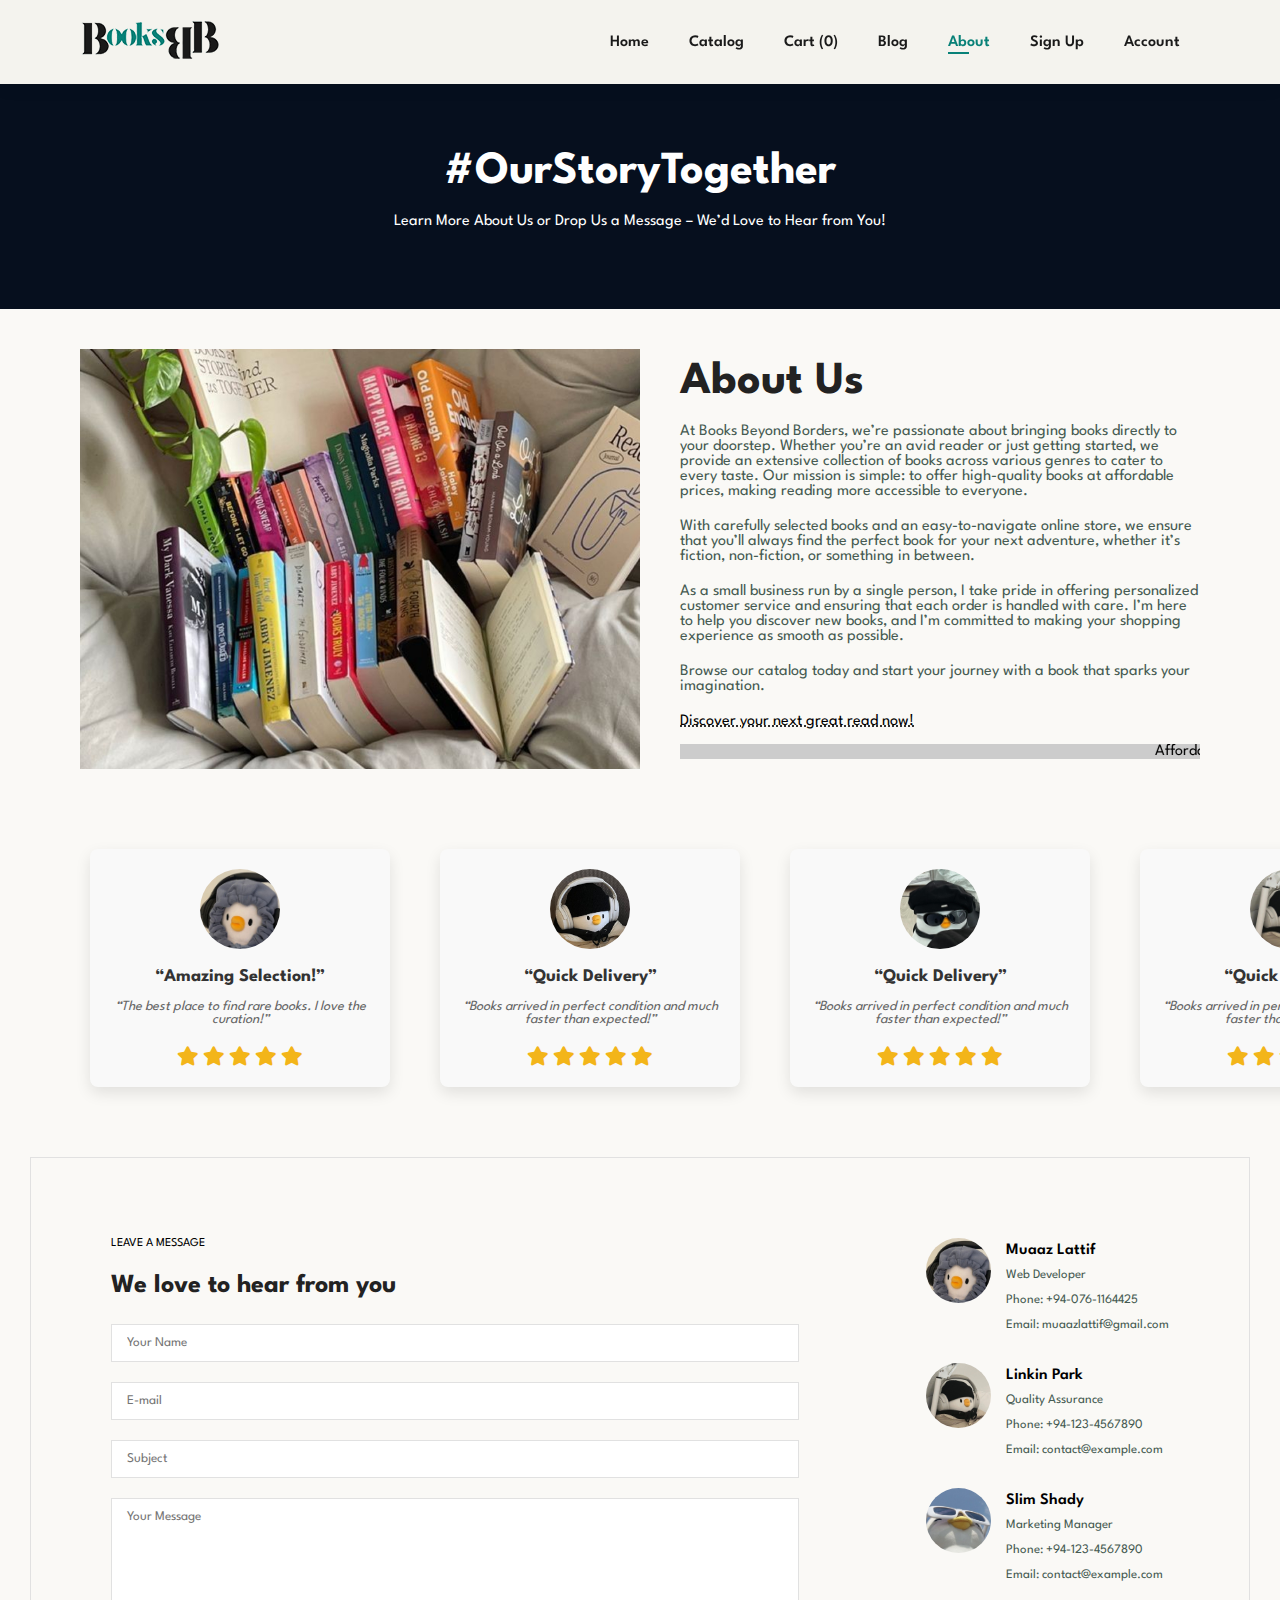
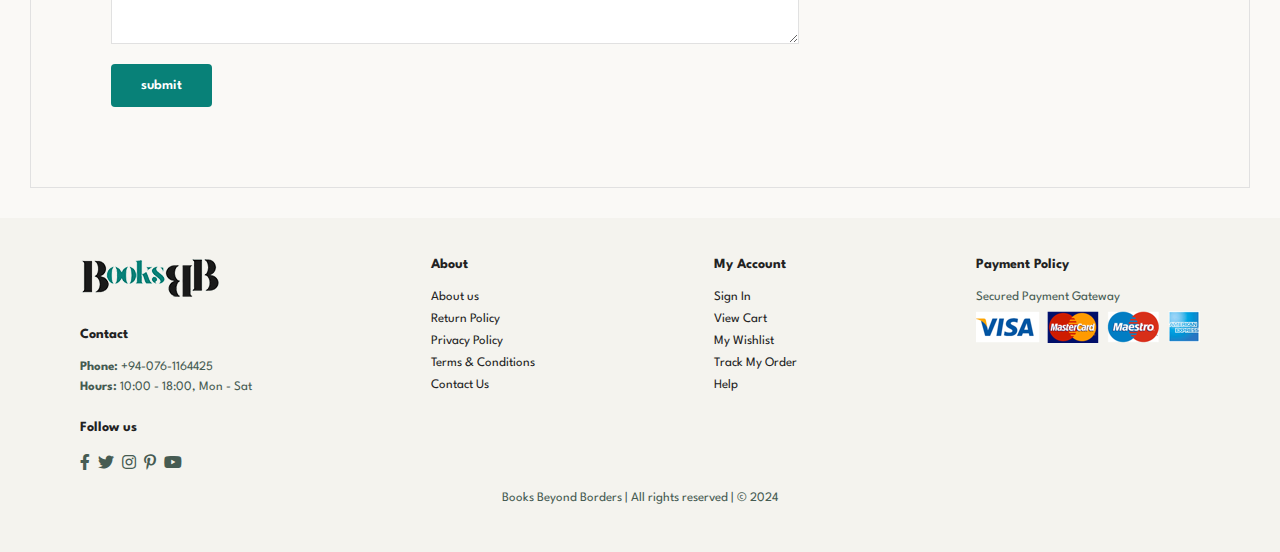
==== about.html @ 4bd12dba "Add files via upload" ====
<!DOCTYPE html>
<html lang="en">

<head>
    <meta charset="UTF-8">
    <meta http-equiv="X-UA-Compatible" content="IE=edge">
    <meta name="viewport" content="width=device-width, initial-scale=1.0">
    <title>BBB - About</title>
    <link rel="icon" type="image/x-icon" href="images/slogo.ico">

    <!-- font-awesome cdn link -->
    <link rel="stylesheet" href="https://pro.fontawesome.com/releases/v5.10.0/css/all.css" />

    <!-- custom css file link -->
    <link rel="stylesheet" href="style.css">

</head>

<body>

    <section id="header">
        <a href="index.html"><img src="images/logo.png" class="logo" alt=""></a>
        <div>
            <ul id="navbar">
                <li><a href="index.html">Home</a></li>
                <li><a href="shop.html">Catalog</a></li>
                <li><a href="cart.html">Cart <span id="cart-count">(0)</span></a></li>
                <li><a href="blog.html">Blog</a></li>
                <li><a class="active" href="about.html">About</a></li>
                <li><a href="signup.html">Sign Up</a></li>
                <li><a href="account.html">Account</a></li>
                <a href="#" id="close"><i class="far fa-times"></i></a>
            </ul>
        </div>
        <div id="mobile">
            <a href="cart.html"><i class="far fa-shopping-bag"></i></a>
            <i id="bar" class="fas fa-outdent"></i>
        </div>
    </section>

    <section id="page-header" class="about-header">
        <h2>#OurStoryTogether</h2>
        <p>Learn More About Us or Drop Us a Message – We’d Love to Hear from You!</p>
    </section>

    <section id="about-head" class="section-p1">
        <img src="images/about/a6.jpg" alt="Book Store">
        <div>
            <h2>About Us</h2>
            <p>
                At Books Beyond Borders, we’re passionate about bringing books directly to your doorstep. Whether you’re an avid reader or just getting started, we provide an extensive collection of books across various genres to cater to every taste. Our mission is simple: to offer high-quality books at affordable prices, making reading more accessible to everyone.
            </p>
            <p>
                With carefully selected books and an easy-to-navigate online store, we ensure that you’ll always find the perfect book for your next adventure, whether it’s fiction, non-fiction, or something in between. 
            </p>
            <p>
                As a small business run by a single person, I take pride in offering personalized customer service and ensuring that each order is handled with care. I’m here to help you discover new books, and I’m committed to making your shopping experience as smooth as possible.
            </p>
            <p>
                Browse our catalog today and start your journey with a book that sparks your imagination.
            </p>
            <abbr title="Your next favorite book is just a click away.">Discover your next great read now!</abbr>
            <br><br>
            <marquee bgcolor="#ccc" loop="-1" scrollamount="5" width="100%">
                Affordable books for every reader. Find your next read today at Books Beyond Borders.
            </marquee>
        </div>
    </section>
    
    <section id="reviews" class="section-p1">
        <div class="slider-container">
            <div class="slider">
                <div class="review-box">
                    <img id="profile" src="images/people/1.jpg" alt="">
                    <h6>“Amazing Selection!”</h6>
                    <p>“The best place to find rare books. I love the curation!”</p>
                    <div class="star">
                        <i class="fas fa-star"></i>
                        <i class="fas fa-star"></i>
                        <i class="fas fa-star"></i>
                        <i class="fas fa-star"></i>
                        <i class="fas fa-star"></i>
                    </div>
                </div>
                <!-- Repeat for all reviews -->
                <div class="review-box">
                    <img id="profile" src="images/people/2.jpg" alt="">
                    <h6>“Quick Delivery”</h6>
                    <p>“Books arrived in perfect condition and much faster than expected!”</p>
                    <div class="star">
                        <i class="fas fa-star"></i>
                        <i class="fas fa-star"></i>
                        <i class="fas fa-star"></i>
                        <i class="fas fa-star"></i>
                        <i class="fas fa-star"></i>
                    </div>
                </div>
                <div class="review-box">
                    <img id="profile" src="images/people/3.jpg" alt="">
                    <h6>“Quick Delivery”</h6>
                    <p>“Books arrived in perfect condition and much faster than expected!”</p>
                    <div class="star">
                        <i class="fas fa-star"></i>
                        <i class="fas fa-star"></i>
                        <i class="fas fa-star"></i>
                        <i class="fas fa-star"></i>
                        <i class="fas fa-star"></i>
                    </div>
                </div>
                <div class="review-box">
                    <img id="profile" src="images/people/4.jpg" alt="">
                    <h6>“Quick Delivery”</h6>
                    <p>“Books arrived in perfect condition and much faster than expected!”</p>
                    <div class="star">
                        <i class="fas fa-star"></i>
                        <i class="fas fa-star"></i>
                        <i class="fas fa-star"></i>
                        <i class="fas fa-star"></i>
                        <i class="fas fa-star"></i>
                    </div>
                </div>
                <div class="review-box">
                    <img id="profile" src="images/people/5.jpg" alt="">
                    <h6>“Quick Delivery”</h6>
                    <p>“Books arrived in perfect condition and much faster than expected!”</p>
                    <div class="star">
                        <i class="fas fa-star"></i>
                        <i class="fas fa-star"></i>
                        <i class="fas fa-star"></i>
                        <i class="fas fa-star"></i>
                        <i class="fas fa-star"></i>
                    </div>
                </div>
                <div class="review-box">
                    <img id="profile" src="images/people/6.jpg" alt="">
                    <h6>“Quick Delivery”</h6>
                    <p>“Books arrived in perfect condition and much faster than expected!”</p>
                    <div class="star">
                        <i class="fas fa-star"></i>
                        <i class="fas fa-star"></i>
                        <i class="fas fa-star"></i>
                        <i class="fas fa-star"></i>
                        <i class="fas fa-star"></i>
                    </div>
                </div>
                <!-- Add more review boxes -->
            </div>
        </div>
    </section>
    <script>
        // Select the slider container and items
const slider = document.querySelector('.slider');
const reviewBoxes = document.querySelectorAll('.review-box');

// Get the width of each review box (including gap)
const boxWidth = reviewBoxes[0].offsetWidth + 30; // Adjust with your gap size
let currentIndex = 0; // Track the current visible slide index

// Function to slide the reviews
function slideReviews() {
    currentIndex++; // Move to the next item
    const totalBoxes = reviewBoxes.length;

    // Check if we've reached the end of the slider
    if (currentIndex >= totalBoxes) {
        slider.style.transition = 'none'; // Disable animation for reset
        slider.style.transform = 'translateX(0)'; // Reset to the beginning
        currentIndex = 0; // Reset index
        setTimeout(() => {
            slider.style.transition = 'transform 0.5s ease-in-out'; // Re-enable animation
            slideReviews(); // Start sliding again
        }, 500); // Pause before restarting
        return;
    }

    // Slide the slider to the next item
    slider.style.transform = `translateX(-${currentIndex * boxWidth}px)`;
}

// Duplicate review boxes for seamless looping
reviewBoxes.forEach((box) => {
    const clone = box.cloneNode(true); // Clone each review box
    slider.appendChild(clone); // Append clone to the slider
});

// Automatically slide every 5 seconds
setInterval(slideReviews, 3000); // Adjust the interval time as needed

    </script>
    

    <section id="form-details">
        <form action="">
            <span>LEAVE A MESSAGE</span>
            <h2>We love to hear from you</h2>
            <input type="text" placeholder="Your Name">
            <input type="text" placeholder="E-mail">
            <input type="text" placeholder="Subject">
            <textarea name="" id="" cols="30" rows="10" placeholder="Your Message"></textarea>
            <button class="normal">submit</button>
        </form>
        <div class="people">
            <div><style>#profile {border-radius: 50%;}</style>
                <img id="profile" src="images/people/1.jpg" alt="">
                <p><span>Muaaz Lattif</span> Web Developer<br>Phone: +94-076-1164425<br>Email: muaazlattif@gmail.com</p>
            </div>
            <div>
                <img id="profile" src="images/people/4.jpg" alt="">
                <p><span>Linkin Park</span> Quality Assurance<br>Phone: +94-123-4567890<br>Email: contact@example.com</p>
            </div>
            <div>
                <img id="profile" src="images/people/6.jpg" alt="">
                <p><span>Slim Shady</span> Marketing Manager<br>Phone: +94-123-4567890<br>Email: contact@example.com</p>
            </div>
        </div>
    </section>

    <footer class="section-p1">
        <div class="col">
            <img class="logo" src="images/logo.png" alt="">
            <h4>Contact</h4>
            <p><strong>Phone:</strong> +94-076-1164425</p>
            <p><strong>Hours:</strong> 10:00 - 18:00, Mon - Sat</p>
            <div class="follow">
                <h4>Follow us</h4>
                <div class="icon">
                    <i class="fab fa-facebook-f"></i>
                    <i class="fab fa-twitter"></i>
                    <i class="fab fa-instagram"></i>
                    <i class="fab fa-pinterest-p"></i>
                    <i class="fab fa-youtube"></i>
                </div>
            </div>
        </div>
        <div class="col">
            <h4>About</h4>
            <a href="#">About us</a>
            <a href="#">Return Policy</a>
            <a href="#">Privacy Policy</a>
            <a href="#">Terms & Conditions</a>
            <a href="contact.html">Contact Us</a>
        </div>
        <div class="col">
            <h4>My Account</h4>
            <a href="signUp.html">Sign In</a>
            <a href="cart.html">View Cart</a>
            <a href="#">My Wishlist</a>
            <a href="#">Track My Order</a>
            <a href="#">Help</a>
        </div>
        <div class="col install">
            <h4>Payment Policy</h4>
            <p>Secured Payment Gateway</p>
            <img src="images/pay/pay.png" alt="">
        </div>
        <div class="copyright">
            <p>Books Beyond Borders | All rights reserved | &#169; 2024</p>
        </div>
    </footer>

    <!-- javascript script file link -->
    <script src="script.js" defer></script>
    <script>
        window.onload = function() {
            initializeCartCount(); }
            </script>
</body>

</html>
---- style.css ----
@import url('https://fonts.googleapis.com/css2?family=Spartan:wght@100;200;300;400;500;600;700;800;900&display=swap');

* {
    margin: 0;
    padding: 0;
    box-sizing: border-box;
    font-family: 'Spartan',sans-serif;
}

html {
    scroll-behavior: smooth;
    overflow-x: hidden;
}

h1 {
    font-size: 50px;
    line-height: 64px;
    color: #222;
}

h2 {
    font-size: 46px;
    line-height: 54px;
    color: #222;
}

h4 {
    font-size: 20px;
    color: #222;
}

h6 {
    font-weight: 700;
    font-size: 12x;
}

p {
    font-size: 16px;
    color: #465b52;
    margin: 15px 0 20px 0;
}

.section-p1 {
    padding: 40px 80px;
}

.section-m1 {
    margin: 40px 0;
}

button.normal {
    font-size: 14px;
    font-weight: 600;
    padding: 15px 30px;
    color: #000;
    background-color: #fff;
    border-radius: 4px;
    cursor: pointer;
    border: none;
    outline: none;
    transition: 0.2s ease;
}

button.white {
    font-size: 13px;
    font-weight: 600;
    padding: 11px 18px;
    color: #fff;
    background-color: transparent;
    cursor: pointer;
    border: 1px solid #fff;
    outline: none;
    transition: 0.2s ease;
}

body {
    width: 100%;
    background-color: #faf9f6;
}

#scrollToTopBtn {
    position: fixed;
    bottom: 20px;
    right: 20px;
    display: none; /* Hidden by default */
    background-color: #088178;
    color: white;
    border: none;
    padding: 20px;
    border-radius: 15px;
    cursor: pointer;
    font-size: 18px;
    z-index: 1000;
    transition: opacity 0.3s ease;
  }
  
  #scrollToTopBtn.show {
    display: block; /* Show button */
    opacity: 1;
  }
  
  #scrollToTopBtn.hide {
    opacity: 0; /* Fade out when hiding */
    transition: opacity 0.3s ease;
  }
  

/* Header Start */

#header {
    display: flex;
    align-items: center;
    justify-content: space-between;
    padding: 20px 80px;
    background: #f4f3ee;
    box-shadow: 0 5px 15px rgba(0, 0, 0, 0.06);
    z-index: 999;
    position: sticky;
    top: 0;
}

#navbar {
    display: flex;
    align-items: center;
    justify-content: center;
}

#navbar li {
    list-style: none;
    padding: 0 20px;
    position: relative;
}

#navbar li a {
    text-decoration: none;
    font-size: 16px;
    font-weight: 600;
    color: #1a1a1a;
    transition: color 0.3s ease; /* Smooth color transition */
    position: relative;
}

#navbar li a::after {
    content: "";
    width: 0; /* Start with no underline */
    height: 2px;
    background: #088178;
    position: absolute;
    bottom: -4px;
    left: 0;
    transition: width 0.3s ease; /* Smooth underline transition */
}

#navbar li a:hover,
#navbar li a.active {
    color: #088178;
}

#navbar li a:hover::after,
#navbar li a.active::after {
    width: 50%; /* Full underline on hover */
}


#close {
    display: none;
}

#mobile {
    display: none;
    align-items: center;
}

/* Overlay styling */
.overlay {
    display: none; /* Hidden by default */
    position: fixed;
    top: 0;
    left: 0;
    width: 100%;
    height: 100%;
    background-color: rgba(0, 0, 0, 0.8); /* Dark background */
    justify-content: center;
    align-items: center;
    z-index: 1000; /* Bring it above other elements */
}

.overlay img {
    max-width: 90%; /* Keep image responsive */
    max-height: 90%; /* Prevent overflow */
}

.thumbnail {
    cursor: pointer; /* Indicate it's clickable */
}



/* Home Page */

#hero {
    background-image: url(images/hero.png);
    width: 100%;
    height: 90vh;
    background-size: cover;
    background-position: top 25% right 0;
    padding: 0 80px;
    display: flex;
    flex-direction: column;
    align-items: flex-start;
    justify-content: center;
}

#hero h4 {
    padding-bottom: 15px;
}

#hero h1 {
    color: #088178;
}

#hero button {
    background-image: url(images/button.png);
    background-color: transparent;
    color: #088178;
    border: 0;
    padding: 14px 80px 14px 65px;
    background-repeat: no-repeat;
    cursor: pointer;
    font-weight: 700;
    font-size: 15px;
}

#feature {
    display: flex;
    align-items: center;
    justify-content: space-between;
    flex-wrap: wrap;
}

#feature .fe-box {
    width: 180px;
    text-align: center;
    padding: 25px 15px;
    box-shadow: 20px 20px 34px rgba(0, 0, 0, 0.03);
    border: 1px solid #cce7d0;
    border-radius: 4px;
    margin: 15px 0;
}

#feature .fe-box:hover {
    box-shadow: 10px 10px 54px rgba(70, 62, 221, 0.1);
}

#feature .fe-box img{
    width: 100%;
    margin-bottom: 10px;
}

#feature .fe-box h6 {
    display: inline-block;
    padding: 9px 8px 6px 8px;
    line-height: 1;
    border-radius: 4px;
    color: #088178;
    background-color: #fddde4;
}

#feature .fe-box:nth-child(2) h6 {
    background-color: #cdebbc;
}

#feature .fe-box:nth-child(3) h6 {
    background-color: #d1e8f2;
}

#feature .fe-box:nth-child(4) h6 {
    background-color: #cdd4f8;
}

#feature .fe-box:nth-child(5) h6 {
    background-color: #f6dbf6;
}

#feature .fe-box:nth-child(6) h6 {
    background-color: #fff2e5;
}

#product1 {
    text-align: center;
}

#product1 h2 {
    font-size: 46px;
    line-height: 54px;
    color: #222;
}

#product1 h3 {
    padding-top: 50px;
    text-align: left;
    font-size: 35px;
    color: #222;
}

#product1 .pro-container {
    display: flex;
    justify-content: space-between;
    padding-top: 20px;
    flex-wrap: wrap;
}

.tpro-container {
    display: flex;
    justify-content: flex-start;
    padding-top: 20px;
    gap: 35px;
    flex-wrap: wrap;
}

#product1 .pro {
    width: 15%;
    min-width: 250px;
    padding: 15px 17px;
    border: 1px solid #cce7d0;
    border-radius: 25px;
    cursor: pointer;
    box-shadow: 20px 20px 30px rgba(0, 0, 0, 0.02);
    margin: 15px 0;
    transition: 0.2s ease;
    position: relative;
}

#product1 .pro:hover {
    box-shadow: 20px 20px 30px rgba(0, 0, 0, 0.06);
}

#product1 .pro img {
    width: 100%;
    border-radius: 20px;   
}

#product1 .pro .des {
    text-align: start;
    padding: 10px 0;
}

#product1 .pro .des span {
    color: #606063;
    font-size: 12px;
}

#product1 .pro .des h5 {
    padding-top: 7px;
    color: #1a1a1a;
    font-size: 14px;
}

#product1 .pro .des i {
    font-size: 12px;
    color: rgb(243, 181, 25);
}

#product1 .pro .des h4 {
    padding-top: 7px;
    font-size: 15px;
    font-weight: 700;
    color: #088178;
}

#product1 .pro .cart {
    width: 40px;
    height: 40px;
    line-height: 40px;
    border-radius: 50px;
    background-color: #e8f6ea;
    font-weight: 500;
    color: #088178;
    border: 1px solid #cce7d0;
    position: absolute;
    bottom: 20px;
    right: 10px;
}

#banner {
    display: flex;
    flex-direction: column;
    justify-content: center;
    align-items: center;
    text-align: center;
    background-image: url(images/banner/b23.jpg);
    background-size: cover;
    background-position: center;
    width: 100%;
    height: 40vh;
}

#banner h4 {
    color: #fff;
    font-size: 16px;
}

#banner h2 {
    color: #fff;
    font-size: 30px;
    padding: 10px 0;
}

#banner h2 span {
    color: #ef3636;
}

#banner button:hover {
    background-color: #088178;
    color: #fff;
}

#sm-banner {
    display: flex;
    justify-content: space-between;
    flex-wrap: wrap;
}

#sm-banner .banner-box {
    display: flex;
    flex-direction: column;
    justify-content: center;
    align-items: flex-start;
    text-align: center;
    background-image: url(images/banner/b17.jpg);
    background-size: cover;
    background-position: center;
    min-width: 850px;
    height: 50vh;
    padding: 30px;
}

#sm-banner h4{
    color: #fff;
    font-size: 20px;
    font-weight: 300;
}

#sm-banner h2 {
    color: #fff;
    font-size: 28px;
    font-weight: 800;
}

#sm-banner span  {
    color: #fff;
    font-size: 14px;
    font-weight: 500;
    padding-bottom: 15px;
}

#sm-banner .banner-box:hover button{
    background-color: #088178;
    border: 1px solid #088178;
}

#sm-banner .banner-box:nth-child(2) {
    background-image: url(images/banner/b10.jpg);
}

#banner3 .banner-box {
    display: flex;
    flex-direction: column;
    justify-content: center;
    align-items: flex-start;
    text-align: center;
    background-image: url(images/banner/b7.jpg);
    background-size: cover;
    background-position: center;
    min-width: 30%;
    height: 30vh;
    padding: 30px;
    margin-bottom: 20px;
}

#banner3 .banner-box:nth-child(2) {
    background-image: url(images/banner/b4.jpg);
}

#banner3 .banner-box:nth-child(3) {
    background-image: url(images/banner/b18.jpg);
}

#banner3 {
    display: flex;
    justify-content: space-between;
    flex-wrap: wrap;
    padding: 0 80px;   
}

#banner3 h2 {
    color: #fff;
    font-weight: 900;
    font-size: 22px;
}

#banner3 h3 {
    color: #ec544e;
    font-weight: 800;
    font-size: 15px;
}

#newsletter {
    display: flex;
    justify-content: space-between;
    align-items: center;
    flex-wrap: wrap;
    background-image: url(images/banner/b14.png);
    background-repeat: no-repeat;
    background-position: 20% 30%;
    background-color: #041e42;
}

#newsletter h4 {
    font-size: 22px;
    font-weight: 700;
    color: #fff;
}

#newsletter p {
    font-size: 14px;
    font-weight: 600;
    color: #818EA0;
}

#newsletter p span{ 
    color: #ffbd27;
}

#newsletter .form {
    display: flex;
    width: 40%;
}

#newsletter input {
    height: 3.125rem;
    padding: 0 1.25rem;
    font-size: 14px;
    width: 100%;
    border: 1px solid transparent;
    border-radius: 4px;
    outline: none;
    border-top-right-radius: 0;
    border-bottom-right-radius: 0;
}

#newsletter button {
    background-color: #088178;
    color: #fff;
    white-space: nowrap;
    border-top-left-radius: 0;
    border-bottom-left-radius: 0;
}

footer {
    display: flex;
    justify-content: space-between;
    flex-wrap: wrap;
    background-color: #f4f3ee;
}

footer .col {
    display: flex;
    flex-direction: column;
    align-items: flex-start;
    margin-bottom: 20px;
}

footer .logo {
    margin-bottom: 30px;
}

footer h4 {
    font-size: 14px;
    padding-bottom: 20px;
}

footer p {
    font-size: 13px;
    margin: 0 0 8px 0;
}

footer a {
    font-size: 13px;
    text-decoration: none;
    color: #222;
    margin: 0 0 10px 0;
}

footer .follow {
    margin-top: 20px;
}

footer .follow i{
    color: #465b52;
    padding-right: 4px;
    cursor: pointer;
}

footer .install .row img{
    border: 1px solid #088178;
    border-radius: 6px;
    margin: 10px 0 15px 0;
}

footer .follow i:hover,
footer a:hover {
    color: #088178;
}

footer .copyright {
    width: 100%;
    text-align: center;
}

#categories {
    display: grid;
    grid-template-columns: repeat(3, 1fr); /* 3 columns on larger screens */
    gap: 30px;
    padding: 40px 40px;
    text-align: center;
}

#categories a {
    text-decoration: none;
}

.cat-box {
    background: #fff;
    border-radius: 8px;
    box-shadow: 0 4px 12px rgba(0, 0, 0, 0.1);
    padding: 20px;
    transition: transform 0.3s ease, box-shadow 0.3s ease;
}

.cat-box img {
    width: 100%;
    height: auto;
    border-radius: 8px;
    margin-bottom: 15px;
}

.cat-box h6 {
    font-size: 18px;
    color: #333;
    font-weight: bold;
}

.cat-box:hover {
    transform: translateY(-10px);
    box-shadow: 0 6px 18px rgba(0, 0, 0, 0.15);
}

/* Shop Page */

#page-header {
    background-image: url(images/banner/b23.jpg);
    width: 100%;
    height: 25vh;
    background-size: contain;
    display: flex;
    justify-content: center;
    text-align: center;
    flex-direction: column;
    padding: 14px;
}

#page-header h2,
#page-header p {
    color: #fff;
}

#pagination {
    text-align: center;
}

#pagination a {
    text-decoration: none;
    background-color: #088178;
    padding: 15px 20px;
    border-radius: 4px;
    color: #fff;
    font-weight: 600;
}

#pagination a i {
    font-size: 16px;
    font-weight: 600;
}

/* Search Bar Styling */
.search-bar-container {
    position: relative;
    margin: 20px auto;
    max-width: 700px;
    border: 1px solid #ccc;
    border-radius: 50px;
  }

  .search-bar {
    display: flex;
    overflow: hidden;
    height: 3.125rem;
    padding-left: 15px;
    font-size: 14px;
    width: 100%;
    border-radius: 50px;
    outline: none;
    border-top-right-radius: 0;
    border-bottom-right-radius: 0;
    background-color: white;
  }
  
  #searchInput {
    flex: 1;
    padding: 10px;
    border: none;
    outline: none;
    border-radius: 50px;
  }
  
  #clearButton {
    padding: 10px 15px;
    border: none;
    background-color: white;
    cursor: pointer;
    font-size: 16px;
    color: red;
  }

  #searchButton {
    background-color: #088178;
    color: white;
    padding: 10px 20px;
    border: none;
    border-radius: 50px;
    cursor: pointer;
    font-size: 15px;
    white-space: nowrap;
    border-top-left-radius: 0;
    border-bottom-left-radius: 0;
  }
  
  #clearButton:hover {
    background-color: #ddd;
  }

/* Dropdown Menu Styling */
.dropdown-menu {
    list-style: none;
    padding: 0;
    margin: 5px 0 0;
    position: absolute;
    width: 100%;
    max-height: 0; /* Initially collapsed */
    overflow: hidden; /* Hide content when collapsed */
    overflow-y: auto;
    border: 1px solid #ccc;
    border-radius: 5px;
    background-color: white;
    box-shadow: 0 4px 8px rgba(0, 0, 0, 0.1);
    z-index: 1000;
    transition: max-height 0.3s ease-out, opacity 0.3s ease-out; /* Smooth sliding and fading effect */
    opacity: 0;
}

/* When the dropdown is shown, the max-height expands */
.dropdown-menu.show {
    opacity: 1;
    max-height: 300px; /* Adjust based on your content */
}

/* Dropdown item styling */
.dropdown-menu li {
    display: flex;
    align-items: center;
    padding: 10px;
    cursor: pointer;
    border-bottom: 1px solid #f0f0f0;
}

.dropdown-menu li img {
    width: 40px;
    height: auto;
    object-fit: cover;
    margin-right: 10px;
    border-radius: 5px;
}

.dropdown-menu li:hover {
    background-color: #f9f9f9;
}



/* Single Product Page */

#productdetails {
    padding-bottom: 80px;
    padding-top: 80px;
    display: flex;
    flex-direction:row;
    row-gap: none;
}

.back-icon {
    position: absolute;
    top: 120px;
    left: 40px;
    font-size: 18px;
    color: black;
    text-decoration: none;
    border: none;
    outline: none;
    background-color: transparent;
    cursor: pointer;
}

.back-icon:hover {
    color: #088178;
}

#productdetails .single-pro-image {
    padding-top: none;
    margin: none;
    height: 100%;
    display: flex;
    justify-content: center;
    transition: box-shadow 0.3s ease, transform 0.3s ease;
}

#productdetails .single-pro-image #MainImg {
    width: 64%;
    margin: 25px 0 25px 12px;
    box-shadow: 10px 10px 20px rgba(0, 0, 0, 0.5), /* Main dark shadow */
    20px 20px 30px rgba(0, 0, 0, 0.3); /* Softer outer shadow */
    max-width: 100%; /* Ensure the image fits inside the container */
    object-fit: cover; /* Prevents stretching/distortion of the image */
}

#productdetails .single-pro-image #MainImg:hover {
    box-shadow: 10px 10px 20px rgba(0, 0, 0, 0.6), /* Main dark shadow */
    20px 20px 30px rgba(0, 0, 0, 0.4); /* Softer outer shadow */
    transition: box-shadow 0.3s ease-in-out;;
}

#productdetails .single-pro-details {
    width: 100%;
    margin: auto;
    padding: 80px 40px;
}

#productdetails .single-pro-details h4 {
    padding: 40px 0 20px 0;
}

#productdetails .single-pro-details h2 {
    font-size: 30px;
}

#productdetails .single-pro-details h3 {
    color: gray;
    font-size: 25px;
}

#productdetails .single-pro-details h1 {
    color: #088178;
    font-size: 26px;
}

#productdetails .single-pro-details button {
    background-color: #000;
    color: #fff;
}

#productdetails .single-pro-details button:hover {
    background-color: #088178;
}

#productdetails .single-pro-details span {
    line-height: 25px;
    width: 75%;
    display: inline-block;
    overflow: hidden;
    padding-bottom: 20px;
}

#product2 {
    margin: 30px;
    border: 1px solid #e1e1e1;
}


/* Blog Page */

#page-header.blog-header {
    background-image: url(images/banner/b23.jpg);
}

#blog {
    padding: 150px 150px 0 150px;
}

#blog .blog-box {
    display: flex;
    align-items: flex-start;
    justify-content: space-between;
    width: 100%;
    position: relative;
    padding-bottom: 90px;
}

#blog .blog-img {
    width: 50%;
    margin-right: 40px;
}

#blog #mainimg {
    width: 100%;
    height: 300px;
    object-fit: cover;
}

#blog .blog-details {
    width: 50%;
    flex: 1;
    padding-left: 20px;
}

.hidden-content {
    max-height: 0; /* Start collapsed */
    overflow: hidden; /* Prevent overflowing content */
    transition: max-height 0.5s ease-out; /* Smooth animation for max-height */
}

.hidden-content.collapsed {
    max-height: 0; /* Keep it collapsed */
}

.hidden-content:not(.collapsed) {
    max-height: 1500px; /* Arbitrary large value to ensure content fully expands */
}


.hidden-content img {
    margin-bottom: 20px; /* Add space below any images */
}

.column {
    padding-top: 20px;
    display: flex; /* Align text and image side by side */
    align-items: center; /* Center image and text vertically */
    margin-bottom: 30px; /* Adds spacing between each column */
}

.text-content {
    flex: 2;
}

.text-content h4 {
    font-size: 1.5rem; /* Adjust heading size */
    margin-bottom: 10px;
    color: #333; /* Change to desired color */
}

.text-content p {
    font-size: 1rem; /* Adjust font size for poem */
    line-height: 1.5; /* Improves readability */
    color: #555; /* Slightly softer color for text */
    margin: 0;
}

#blogimg {
    align-items: center;
    justify-content: center;
    vertical-align: middle;
}

#side {
    margin-top: 15px;
    flex: 1; /* Occupy less space for the image */
    max-width: 250px; /* Set max width for the image */
    height: auto; /* Maintain aspect ratio */
    object-fit: cover; /* Crop image neatly if necessary */
    border-radius: 3px; /* Rounded corners for aesthetic */
}

.quote-section {
    margin-bottom: 20px; /* Add spacing between quotes */
}

.quote-section h4 {
    font-size: 17px; /* Slightly smaller heading */
    color: #444; /* Darker color for contrast */
    margin-bottom: 5px;
}

.quote-section p {
    font-size: 1rem; /* Standard text size */
    line-height: 1.5; /* Increase readability */
    color: #555;
}

.image-gallery {
    display: flex;
    gap: 15px; /* Space between images */
    margin-top: 20px;
}

.image-gallery img {
    flex: 1; /* Equal size for images */
    max-width: 100%; /* Prevents overflow */
    height: 250px; /* Set height for uniformity */
    object-fit: cover; /* Crops to fit */
    border-radius: 10px; /* Rounded corners */
    box-shadow: 0 4px 8px rgba(0, 0, 0, 0.1); /* Subtle shadow for depth */
    transition: box-shadow 0.3s ease, transform 0.3s ease;
}

.image-gallery img:hover {
    box-shadow: 0 4px 8px rgba(0, 0, 0, 0.1);
    transform: scale(1.03);
}

#blog .blog-details button {
    text-decoration: none;
    font-size: 11px;
    color: #000;
    font-weight: 700;
    position: relative;
    transition: 0.3s;
    border: none;
    outline: none;
    background-color: transparent;
}

#blog .blog-details button::after {
    content: "";
    width: 50px;
    height: 1px;
    background-color: #000;
    position: absolute;
    top: 4px;
    right: -60px;
}

#blog .blog-details button:hover {
    color: #088178;
    cursor: pointer;
}

#blog .blog-details button:hover::after {
    background-color: #088178;
}

#blog .blog-box h1 {
    position: absolute;
    top: -40px;
    left: 0;
    font-size: 70px;
    font-weight: 700;
    color: #c9cbce;
    z-index: -9;
}

/* About Page */

#page-header.about-header {
    background-image: url(images/banner/b23.jpg);
}

#about-head {
    display: flex;
    align-items: center;
}

#about-head img {
    width: 50%;
    height: auto;
}

#about-head div {
    padding-left: 40px;
}


#about-app {
    text-align: center;
}

#about-app .video {
    width: 70%;
    height: 100%;
    margin: 30px auto 0 auto;
} 

#about-app .video video {
    width: 100%;
    height: 100%;
    border-radius: 20px;
}

/* Reviews */
.slider-container {
    width: 100%; /* Full width of the parent container */
}

.slider {
    display: flex; /* Horizontal layout */
    transition: transform 0.5s ease-in-out; /* Smooth sliding effect */
    gap: 30px;
}

.review-box {
    flex: 0 0 300px; /* Fixed width for each box */
    margin: 0 10px;
    background: #f9f9f9;
    padding: 20px;
    text-align: center;
    border-radius: 8px;
    box-shadow: 0 6px 15px rgba(0, 0, 0, 0.1);
    transition: transform 0.3s ease, box-shadow 0.3s ease;
}

.review-box img {
    width: 80px;
    height: 80px;
    border-radius: 50%;
    object-fit: cover;
    margin-bottom: 15px;
}

.review-box h6 {
    font-size: 18px;
    color: #333;
    font-weight: bold;
    margin-bottom: 10px;
}

.review-box p {
    font-size: 14px;
    color: #666;
    font-style: italic;
}

.review-box:hover {
    transform: translateY(-10px);
    box-shadow: 0 8px 20px rgba(0, 0, 0, 0.12);
}

.review-box i {
    font-size: 1.2rem;
    color: rgb(243, 181, 25);
}

/* Contact Page */

#contact-details {
    display: flex;
    align-items: center;
    justify-content: space-between;
}

#contact-details .details {
    width: 40%;
}

#contact-details .details span,
#form-details form span {
    font-size: 12px;
}

#contact-details .details h2,
#form-details form h2 {
    font-size: 26px;
    line-height: 35px;
    padding: 20px 0;
}

#contact-details .details h3 {
    font-size: 16px;
    padding-bottom: 15px;
}

#contact-details .details li {
    list-style: none;
    display: flex;
    padding: 10px 0;
    align-items: center;
}

#contact-details .details li i {
    font-size: 14px;
    padding-right: 22px;
}

#contact-details .details li p {
    margin: 0;
    font-size: 14px;
}

#contact-details .map {
    width: 55%;
    height: 400px;
}

#contact-details .map iframe {
    width: 100%;
    height: 100%;
}

#form-details {
    display: flex;
    justify-content: space-between;
    margin: 30px;
    padding: 80px;
    border: 1px solid #e1e1e1;
}

#form-details form {
    width: 65%;
    display: flex;
    flex-direction: column;
    align-items: flex-start;
}

#form-details form input,
#form-details form textarea {
    width: 100%;
    padding: 12px 15px;
    outline: none;
    margin-bottom: 20px;
    border: 1px solid #e1e1e1;
}

#form-details form button {
    background-color: #088178;
    color: #fff;
}

#form-details .people div {
    padding-bottom: 25px;
    display: flex;
    align-items: flex-start;
}

#form-details .people div img {
    width: 65px;
    height: 65px;
    object-fit: cover;
    margin-right: 15px;
}

#form-details .people div p {
    margin: 0;
    font-size: 13px;
    line-height: 25px;
}

#form-details .people div span {
    display: block;
    color: #000;
    font-size: 16px;
    font-weight: 600;
}

/* Sign Up Page */

#form-details1 form span {
    padding-top: 20px;
    font-size: 14px;
    text-align: center;
}

#form-details1 form h2 {
    font-size: 35px;
    line-height: 35px;
    padding: 20px 0;
    font-weight: bold;
}

#form-details1 {
    display: flex;
    justify-content: space-between;
    padding: 10px;
    width: 100%;
    box-sizing: border-box;
    
}

#form-details1 form {
    width: 65%;
    display: flex;
    flex-direction: column;
    align-items: center;
}

#form-details1 form input {
    width: 60%;
    padding: 17px 15px;
    outline: none;
    margin-bottom: 20px;
    border: 1px solid #e1e1e1;
}

#form-details1 form p {
    width: 50%;
    font-size: 15px;
    cursor: pointer;
}

.toggles {
    color: #088178;
    text-decoration: underline;
    cursor: pointer;
    font-size: inherit;
}

.toggles:hover {
    color: #088178;
}

#form-details1-div {
    margin: 50px 100px;
    width: 100%;
    background-color: none;
    padding: 20px;
    box-sizing: border-box;
    display: flex;
    flex-direction: row; /* Arrange items side-by-side */
    align-items: center;
    justify-content: space-between; /* Space out the image and forms */
}

.login-container,
.signup-container {
    flex: 1; /* Take up 2 parts of the container */
    display: flex;
    justify-content: center;
    align-items: center;
}

.img-container {
    flex: 1; /* Take up 1 part of the container */
    display: flex;
    justify-content: center;
    align-items: center;
}

.img-container img {
    max-width: 100%; /* Make image responsive */
    height: auto;
}


.form-hidden {
    opacity: 0;
    display: none;
    transition: opacity 0.5s ease-in-out;
}

.form-active {
    opacity: 1;
    display: block;
    transition: opacity 0.5s ease-in-out;
}

.service-btn {
    color: #db4437;
    font-size: 16px;
    cursor: pointer;
    width: 60%;
    border: 1px solid black;
    background-color: rgba(0, 0, 0, 0.1);
    color: #088178;
    height: 45px;
}

.service-btn:hover {
    color: #043a36;
    background-color: rgba(0, 0, 0, 0.2);
}

#login-btn, #signup-btn {
    background-color: #088178;
    color: #fff;
    width: 120px;
}

.seperator {
    border: none; /* Remove default border */
    border-top: 2px solid #ddd;
    margin: 30px 0; /* Add spacing around the line */
    width: 70%; /* Ensure it stretches across the container */
    opacity: 1; /* Make sure it’s not transparent */
}


/* Cart Page */

#cart {
    overflow-x: auto;
}

#cart table {
    width: 100%;
    border-collapse: collapse;
    table-layout: fixed;
    white-space: nowrap;
}

#cart table img {
    width: 70px;
}

#cart table td:nth-child(1) {
    width: 100px;
    text-align: center;
}

#cart table td:nth-child(2) {
    width: 150px;
    text-align: center;
}

#cart table td:nth-child(3) {
    width: 250px;
    text-align: center;
}

#cart table td:nth-child(4),
#cart table td:nth-child(5),
#cart table td:nth-child(6) {
    width: 150px;
    text-align: center;
}

#cart table td:nth-child(5) input{
    width: 70px;
    padding: 10px 5px 10px 15px;
}

#cart table thead {
    border: 1px solid #e2e9e1;
    border-left: none;
    border-right: none;
}

#cart table thead td {
    font-weight: 700;
    text-transform: uppercase;
    font-size: 13px;
    padding: 18px 0;
}

#cart table tbody tr td {
    padding-top: 15px;
}

#cart table tbody td {
    font-size: 13px;
}

#cart-add {
    display: flex;
    flex-wrap: wrap;
    justify-content: space-between;
}

#cart-add .coupon {
    width: 50%;
    margin-bottom: 30px;
}

#cart-add .coupon h3,
#cart-add .subtotal h3 {
    padding-bottom: 15px;
}
 
#cart-add .coupon input {
    padding: 10px 20px;
    outline: none;
    width: 60%;
    margin-right: 10px;
    border: 1px solid #e2e9e1;
}

#cart-add .coupon button,
#cart-add .subtotal button {
    background-color: #088178;
    color: #fff;
    padding: 12px 20px;
}

#cart-add .subtotal {
    width: 50%;
    margin-bottom: 30px;
    border: 1px solid #e2e9e1;
    padding: 30px;
}

#cart-add .subtotal table {
    border-collapse: collapse;
    width: 100%;
    margin-bottom: 20px;
}

#cart-add .subtotal table td {
    width: 50%;
    border: 1px solid #e2e9e1;
    padding: 10px;
    font-size: 13px;
}

#cart-body i {
    cursor: pointer;
}


/* Account page */
/* General container styling */
.account-container {
    max-width: 1200px;
    margin: 40px auto;
    padding: 20px;
    background-color: #ffffff;
    border-radius: 8px;
    box-shadow: 0 4px 8px rgba(0, 0, 0, 0.1);
    font-family: 'Arial', sans-serif;
    color: #333;
}

/* Heading styles */
.account-container h1 {
    text-align: center;
    font-size: 2rem;
    margin-bottom: 20px;
    color: #2c3e50;
}

.account-container h2 {
    font-size: 1.5rem;
    margin-bottom: 10px;
    color: #34495e;
}

/* User details section */
.user-details {
    margin-bottom: 30px;
    padding: 20px;
    border: 1px solid #e0e0e0;
    border-radius: 6px;
    background-color: #f9f9f9;
}

.user-details p {
    font-size: 1rem;
    margin: 8px 0;
}

/* Purchase history table */
.purchase-history {
    margin-bottom: 30px;
}

.purchase-history table {
    width: 100%;
    border-collapse: collapse;
    margin-top: 10px;
}

.purchase-history table, th, td {
    border: 1px solid #ddd;
    padding: 12px;
    text-align: left;
}

.purchase-history th {
    background-color: #f4f3ee;
    color: black;
    font-weight: bold;
}

.purchase-history td {
    background-color: white;
}

/* Order tracking section */
.order-tracking {
    margin-bottom: 30px;
}

.order-tracking input[type="text"] {
    width: 70%;
    padding: 10px;
    margin-right: 10px;
    border: 1px solid #ccc;
    border-radius: 4px;
}

.order-tracking button {
    background-color: #088178;
    color: white;
    padding: 10px 20px;
    border: none;
    border-radius: 4px;
    cursor: pointer;
}

.order-tracking button:hover {
    background-color: #05524d;
}

/* Sign out button */
#sign-out-btn {
    text-decoration: none;
    display: block;
    width: 100%;
    padding: 15px;
    background-color: #e74c3c;
    color: white;
    border: none;
    border-radius: 4px;
    font-size: 1rem;
    cursor: pointer;
    
}

#sign-out-btn:hover {
    background-color: #c0392b;
}

.account-container a {
    text-decoration: none;
}

/* Container Styling */
.order-status-container {
    max-width: 1000px;
    margin: 40px auto;
    padding: 20px;
    background-color: #ffffff;
    border-radius: 8px;
    box-shadow: 0 4px 8px rgba(0, 0, 0, 0.1);
    font-family: 'Arial', sans-serif;
}

/* Table Styling */
.tracking-result table {
    padding-top: 20px;
    width: 100%;
    border-collapse: collapse;
    margin-top: 20px;
}

.tracking-result table th {
    background-color: #f4f3ee;
    color: black;
}

.tracking-result table th,
.tracking-result table td {
    border: 1px solid #ddd;
    padding: 10px 15px;
    text-align: left;
}

.tracking-result table tr:nth-child(odd) {
    background-color: #f9f9f9;
}
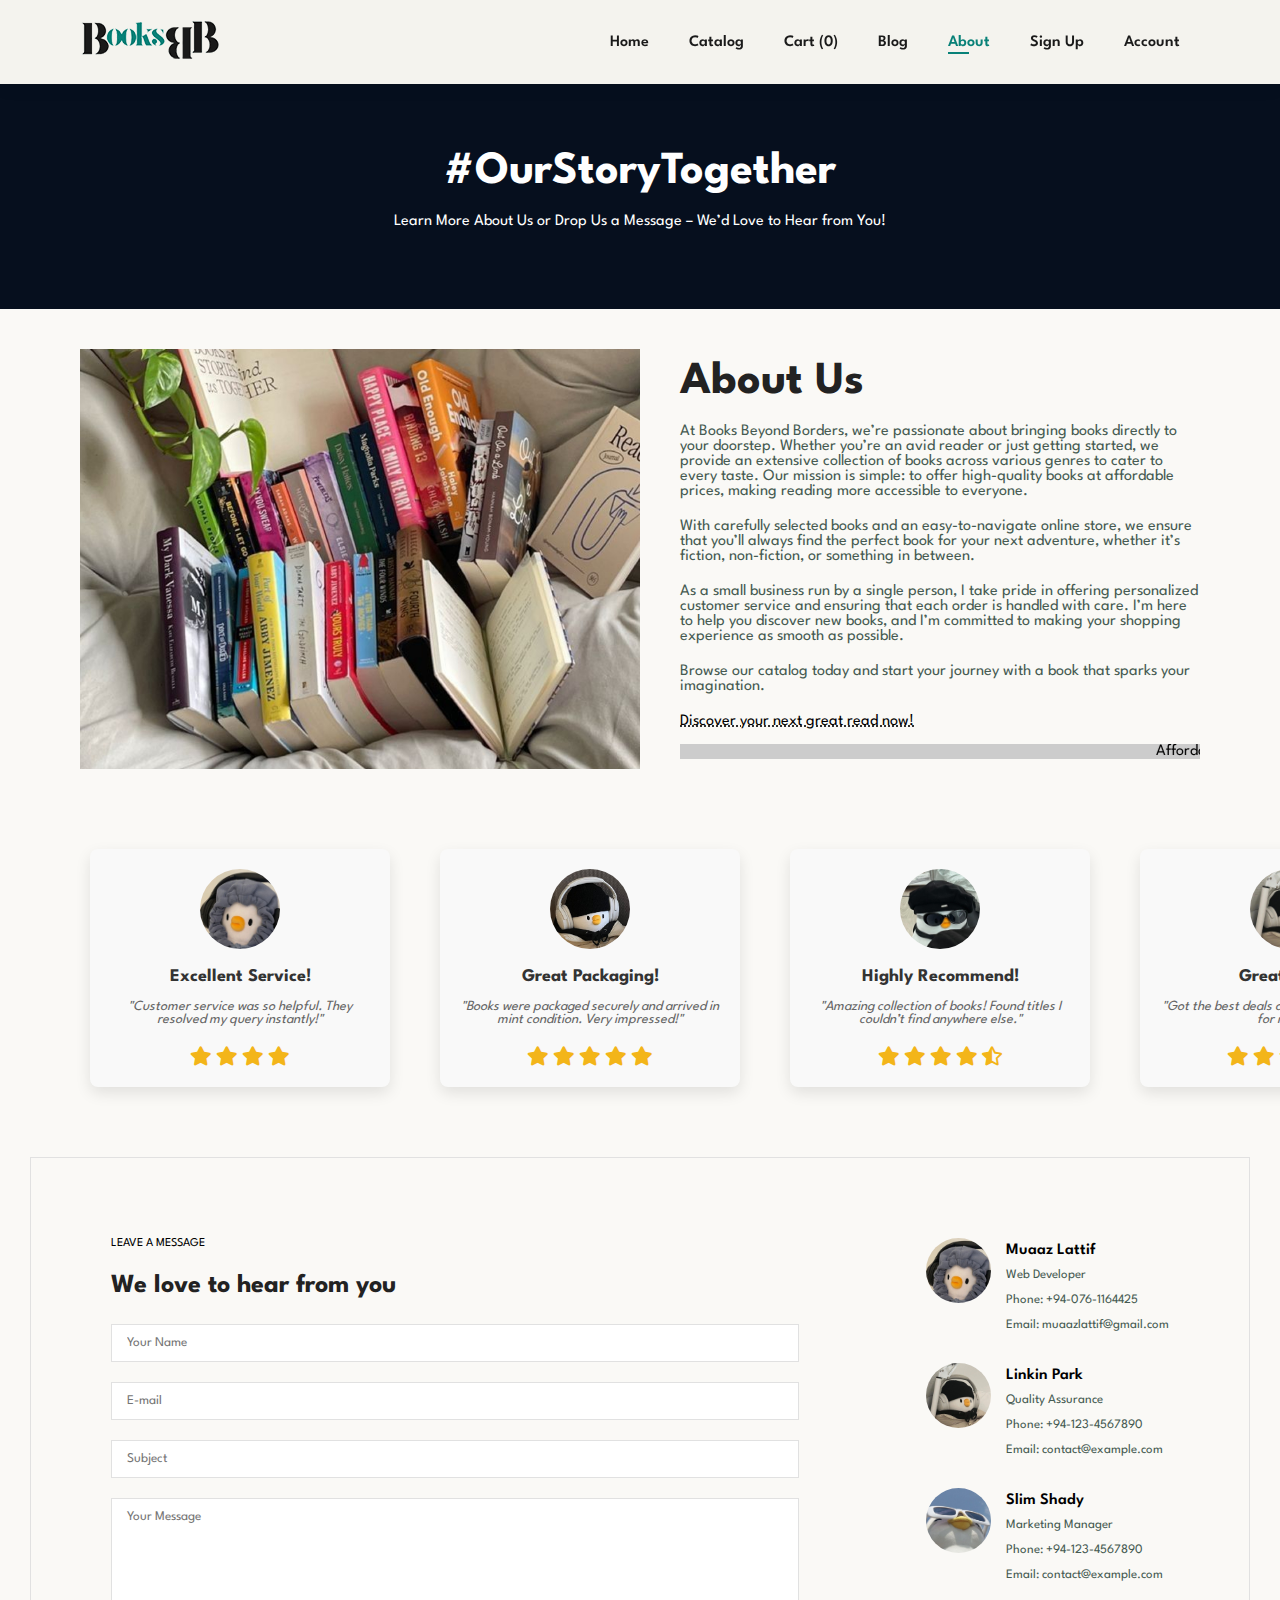
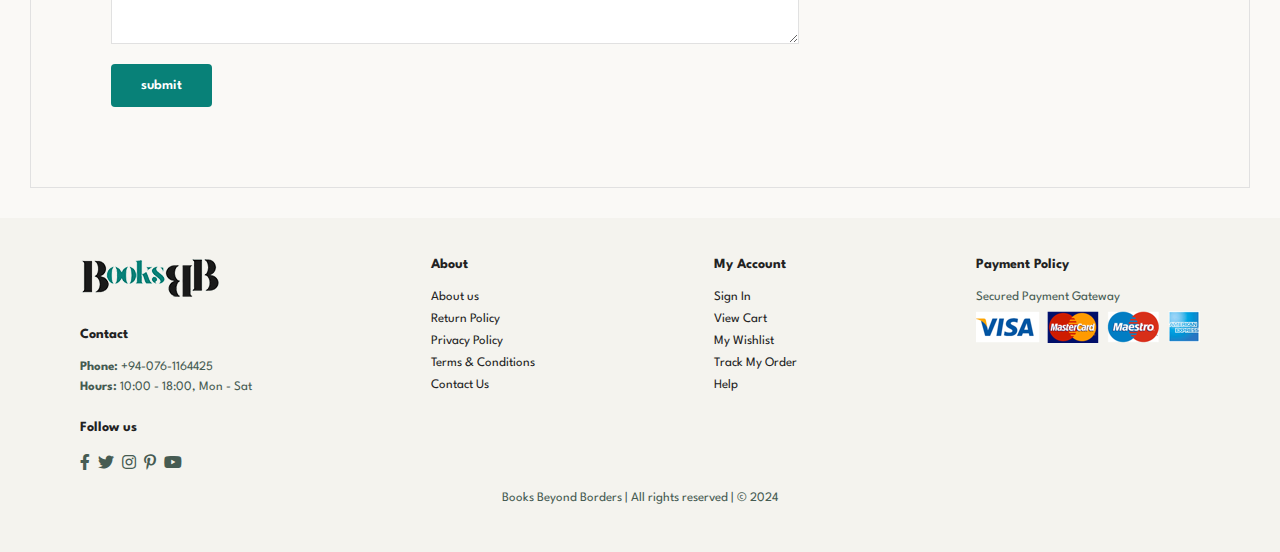
==== commit b0df7797: "Update about.html" ====
--- a/about.html
+++ b/about.html
@@ -72,21 +72,19 @@
             <div class="slider">
                 <div class="review-box">
                     <img id="profile" src="images/people/1.jpg" alt="">
-                    <h6>“Amazing Selection!”</h6>
-                    <p>“The best place to find rare books. I love the curation!”</p>
-                    <div class="star">
-                        <i class="fas fa-star"></i>
-                        <i class="fas fa-star"></i>
-                        <i class="fas fa-star"></i>
-                        <i class="fas fa-star"></i>
-                        <i class="fas fa-star"></i>
-                    </div>
-                </div>
-                <!-- Repeat for all reviews -->
+                    <h6>Excellent Service!</h6>
+                    <p>"Customer service was so helpful. They resolved my query instantly!"</p>
+                    <div class="star">
+                        <i class="fas fa-star"></i>
+                        <i class="fas fa-star"></i>
+                        <i class="fas fa-star"></i>
+                        <i class="fas fa-star"></i>
+                    </div>
+                </div>
                 <div class="review-box">
                     <img id="profile" src="images/people/2.jpg" alt="">
-                    <h6>“Quick Delivery”</h6>
-                    <p>“Books arrived in perfect condition and much faster than expected!”</p>
+                    <h6>Great Packaging!</h6>
+                    <p>"Books were packaged securely and arrived in mint condition. Very impressed!"</p>
                     <div class="star">
                         <i class="fas fa-star"></i>
                         <i class="fas fa-star"></i>
@@ -97,20 +95,20 @@
                 </div>
                 <div class="review-box">
                     <img id="profile" src="images/people/3.jpg" alt="">
-                    <h6>“Quick Delivery”</h6>
-                    <p>“Books arrived in perfect condition and much faster than expected!”</p>
-                    <div class="star">
-                        <i class="fas fa-star"></i>
-                        <i class="fas fa-star"></i>
-                        <i class="fas fa-star"></i>
-                        <i class="fas fa-star"></i>
-                        <i class="fas fa-star"></i>
+                    <h6>Highly Recommend!</h6>
+                    <p>"Amazing collection of books! Found titles I couldn’t find anywhere else."</p>
+                    <div class="star">
+                        <i class="fas fa-star"></i>
+                        <i class="fas fa-star"></i>
+                        <i class="fas fa-star"></i>
+                        <i class="fas fa-star"></i>
+                        <i class="fas fa-star-half-alt"></i>
                     </div>
                 </div>
                 <div class="review-box">
                     <img id="profile" src="images/people/4.jpg" alt="">
-                    <h6>“Quick Delivery”</h6>
-                    <p>“Books arrived in perfect condition and much faster than expected!”</p>
+                    <h6>Great Prices!</h6>
+                    <p>"Got the best deals on books. Excellent value for money."</p>
                     <div class="star">
                         <i class="fas fa-star"></i>
                         <i class="fas fa-star"></i>
@@ -121,10 +119,9 @@
                 </div>
                 <div class="review-box">
                     <img id="profile" src="images/people/5.jpg" alt="">
-                    <h6>“Quick Delivery”</h6>
-                    <p>“Books arrived in perfect condition and much faster than expected!”</p>
-                    <div class="star">
-                        <i class="fas fa-star"></i>
+                    <h6>Fast Shipping!</h6>
+                    <p>"Books arrived earlier than expected. Will definitely order again!"</p>
+                    <div class="star">
                         <i class="fas fa-star"></i>
                         <i class="fas fa-star"></i>
                         <i class="fas fa-star"></i>
@@ -133,16 +130,16 @@
                 </div>
                 <div class="review-box">
                     <img id="profile" src="images/people/6.jpg" alt="">
-                    <h6>“Quick Delivery”</h6>
-                    <p>“Books arrived in perfect condition and much faster than expected!”</p>
-                    <div class="star">
-                        <i class="fas fa-star"></i>
-                        <i class="fas fa-star"></i>
-                        <i class="fas fa-star"></i>
-                        <i class="fas fa-star"></i>
-                        <i class="fas fa-star"></i>
-                    </div>
-                </div>
+                    <h6>Rare Finds!</h6>
+                    <p>"Discovered unique editions I’ve been searching for ages. So happy!"</p>
+                    <div class="star">
+                        <i class="fas fa-star"></i>
+                        <i class="fas fa-star"></i>
+                        <i class="fas fa-star"></i>
+                        <i class="fas fa-star"></i>
+                        <i class="fas fa-star-half-alt"></i>
+                    </div>
+                </div>                          
                 <!-- Add more review boxes -->
             </div>
         </div>
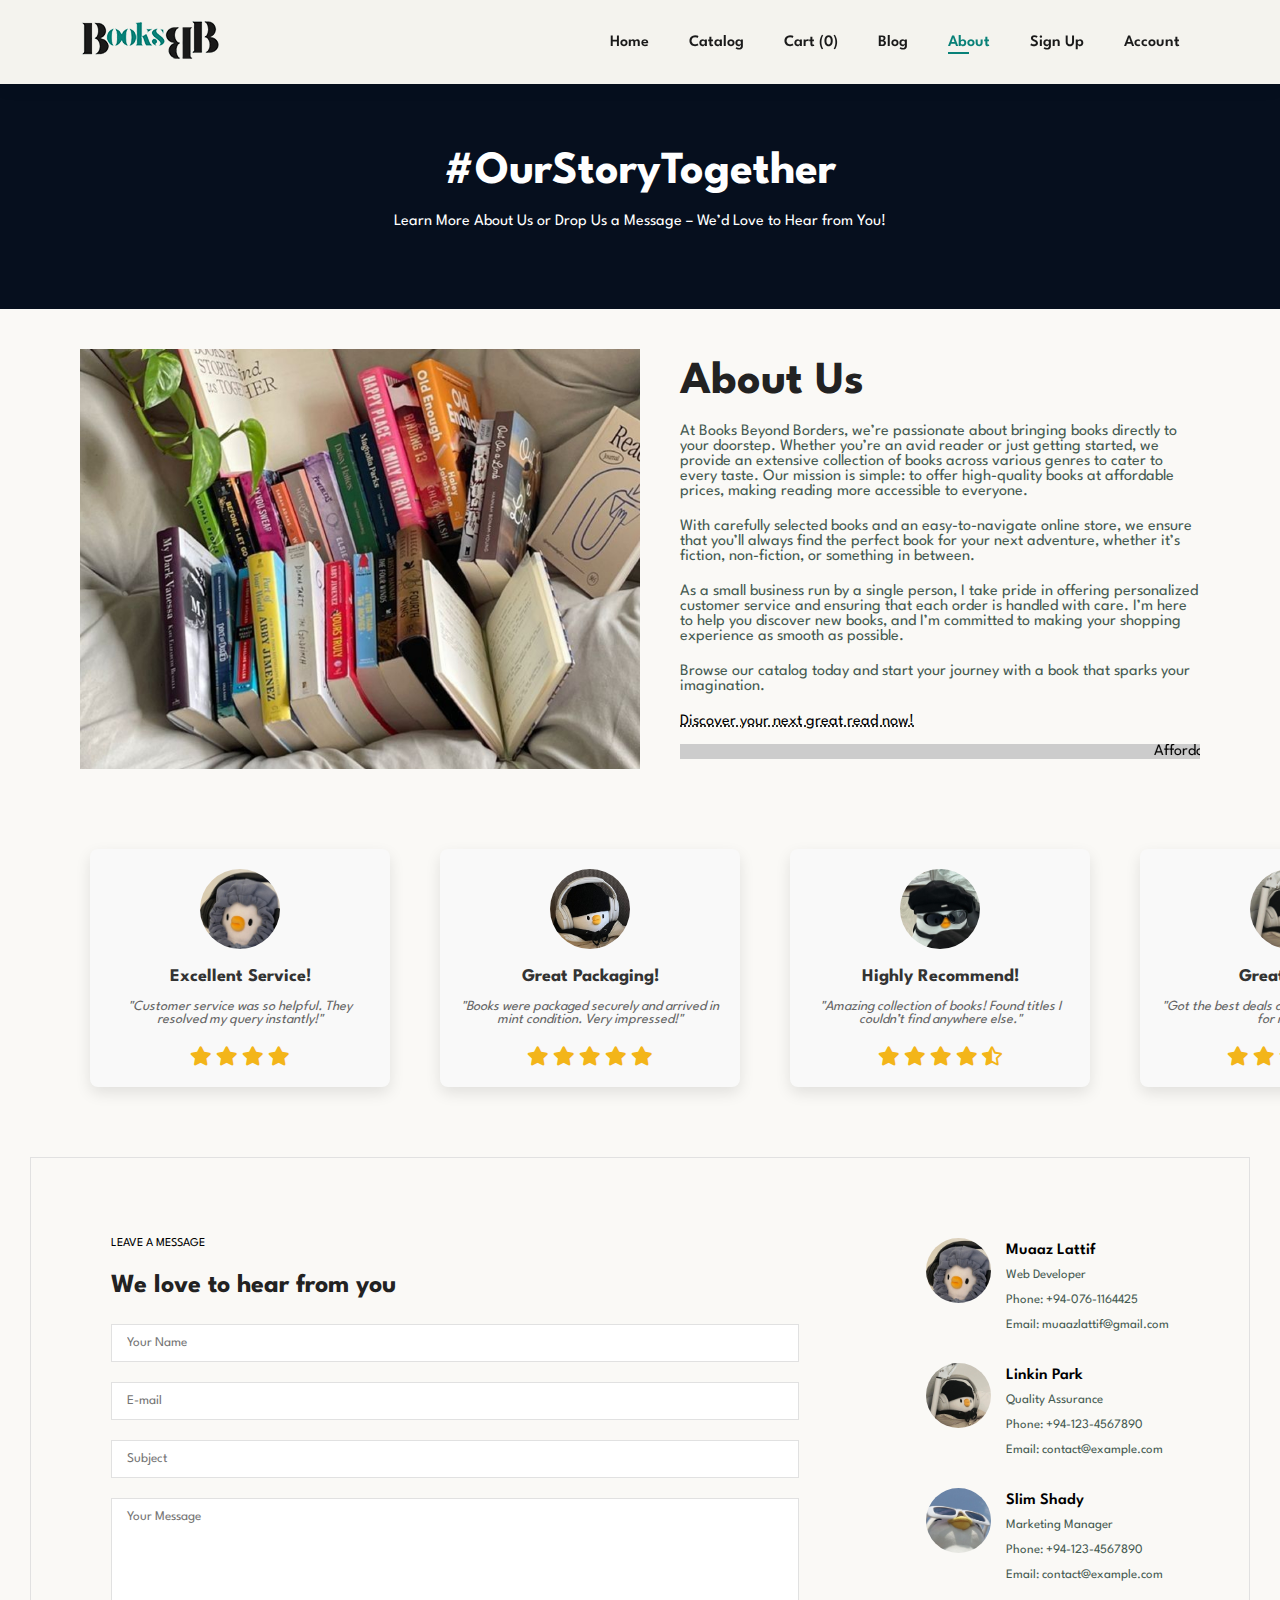
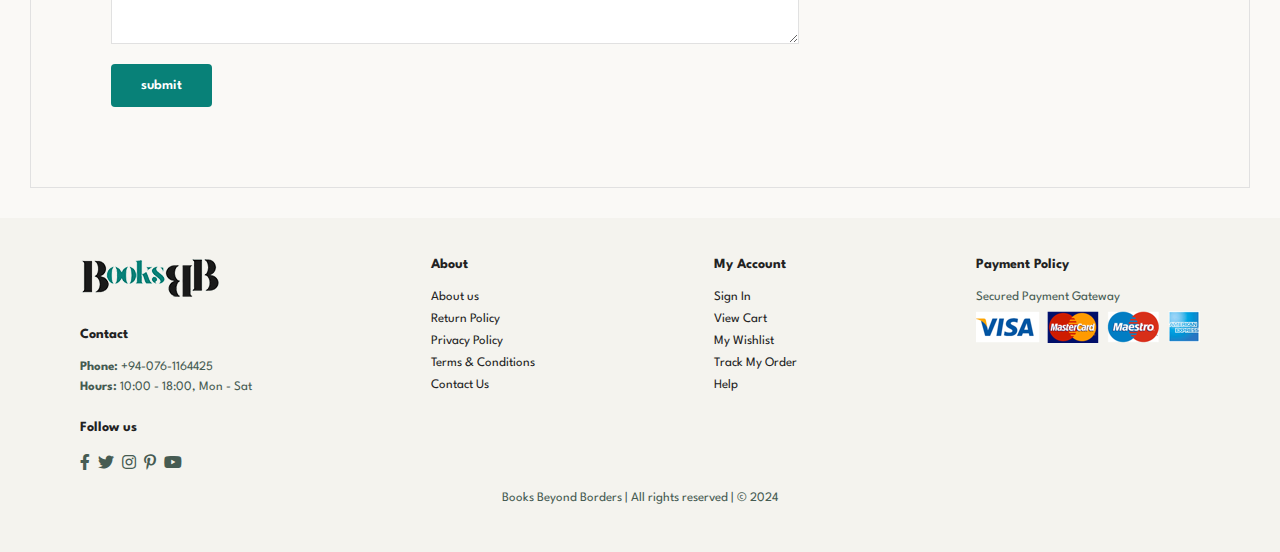
==== commit f1563d14: "efficient" ====
--- a/about.html
+++ b/about.html
@@ -12,7 +12,7 @@
     <link rel="stylesheet" href="https://pro.fontawesome.com/releases/v5.10.0/css/all.css" />
 
     <!-- custom css file link -->
-    <link rel="stylesheet" href="style.css">
+    <link rel="stylesheet" href="assets/style.css">
 
 </head>
 
@@ -29,13 +29,9 @@
                 <li><a class="active" href="about.html">About</a></li>
                 <li><a href="signup.html">Sign Up</a></li>
                 <li><a href="account.html">Account</a></li>
-                <a href="#" id="close"><i class="far fa-times"></i></a>
             </ul>
         </div>
-        <div id="mobile">
-            <a href="cart.html"><i class="far fa-shopping-bag"></i></a>
-            <i id="bar" class="fas fa-outdent"></i>
-        </div>
+        
     </section>
 
     <section id="page-header" class="about-header">
@@ -231,15 +227,15 @@
         </div>
         <div class="col">
             <h4>About</h4>
-            <a href="#">About us</a>
+            <a href="about.html">About us</a>
             <a href="#">Return Policy</a>
             <a href="#">Privacy Policy</a>
             <a href="#">Terms & Conditions</a>
-            <a href="contact.html">Contact Us</a>
+            <a href="about.html">Contact Us</a>
         </div>
         <div class="col">
             <h4>My Account</h4>
-            <a href="signUp.html">Sign In</a>
+            <a href="signup.html">Sign In</a>
             <a href="cart.html">View Cart</a>
             <a href="#">My Wishlist</a>
             <a href="#">Track My Order</a>
@@ -256,7 +252,7 @@
     </footer>
 
     <!-- javascript script file link -->
-    <script src="script.js" defer></script>
+    <script src="assets/script.js" defer></script>
     <script>
         window.onload = function() {
             initializeCartCount(); }
--- a/assets/style.css
+++ b/assets/style.css
@@ -0,0 +1,2954 @@
+@import url('https://fonts.googleapis.com/css2?family=Spartan:wght@100;200;300;400;500;600;700;800;900&display=swap');
+
+* {
+    margin: 0;
+    padding: 0;
+    box-sizing: border-box;
+    font-family: 'Spartan',sans-serif;
+}
+
+html {
+    scroll-behavior: smooth;
+    overflow-x: hidden;
+}
+
+h1 {
+    font-size: 50px;
+    line-height: 64px;
+    color: #222;
+}
+
+h2 {
+    font-size: 46px;
+    line-height: 54px;
+    color: #222;
+}
+
+h4 {
+    font-size: 20px;
+    color: #222;
+}
+
+h6 {
+    font-weight: 700;
+    font-size: 12x;
+}
+
+p {
+    font-size: 16px;
+    color: #465b52;
+    margin: 15px 0 20px 0;
+}
+
+.section-p1 {
+    padding: 40px 80px;
+}
+
+.section-m1 {
+    margin: 40px 0;
+}
+
+button.normal {
+    font-size: 14px;
+    font-weight: 600;
+    padding: 15px 30px;
+    color: #000;
+    background-color: #fff;
+    border-radius: 4px;
+    cursor: pointer;
+    border: none;
+    outline: none;
+    transition: 0.2s ease;
+}
+
+button.white {
+    font-size: 13px;
+    font-weight: 600;
+    padding: 11px 18px;
+    color: #fff;
+    background-color: transparent;
+    cursor: pointer;
+    border: 1px solid #fff;
+    outline: none;
+    transition: 0.2s ease;
+}
+
+body {
+    width: 100%;
+    background-color: #faf9f6;
+}
+
+#scrollToTopBtn {
+    position: fixed;
+    bottom: 20px;
+    right: 20px;
+    display: none; /* Hidden by default */
+    background-color: #088178;
+    color: white;
+    border: none;
+    padding: 20px;
+    border-radius: 15px;
+    cursor: pointer;
+    font-size: 18px;
+    z-index: 1000;
+    transition: opacity 0.3s ease;
+  }
+  
+  #scrollToTopBtn.show {
+    display: block; /* Show button */
+    opacity: 1;
+  }
+  
+  #scrollToTopBtn.hide {
+    opacity: 0; /* Fade out when hiding */
+    transition: opacity 0.3s ease;
+  }
+
+  /* Responsive Styles */
+@media screen and (max-width: 1200px) {
+    h1 {
+        font-size: 45px;
+    }
+
+    h2 {
+        font-size: 42px;
+    }
+
+    .section-p1 {
+        padding: 40px 60px;
+    }
+
+    .section-m1 {
+        margin: 30px 0;
+    }
+
+    button.normal {
+        font-size: 13px;
+        padding: 12px 25px;
+    }
+
+    button.white {
+        font-size: 12px;
+        padding: 10px 15px;
+    }
+}
+
+@media screen and (max-width: 768px) {
+    h1 {
+        font-size: 40px;
+    }
+
+    h2 {
+        font-size: 38px;
+    }
+
+    .section-p1 {
+        padding: 30px 40px;
+    }
+
+    .section-m1 {
+        margin: 25px 0;
+    }
+
+    p {
+        font-size: 14px;
+    }
+
+    button.normal {
+        font-size: 12px;
+        padding: 10px 20px;
+    }
+
+    button.white {
+        font-size: 11px;
+        padding: 8px 12px;
+    }
+}
+
+@media screen and (max-width: 480px) {
+    h1 {
+        font-size: 30px;
+    }
+
+    h2 {
+        font-size: 28px;
+    }
+
+    .section-p1 {
+        padding: 20px 30px;
+    }
+
+    .section-m1 {
+        margin: 20px 0;
+    }
+
+    p {
+        font-size: 12px;
+    }
+
+    button.normal {
+        font-size: 11px;
+        padding: 8px 15px;
+    }
+
+    button.white {
+        font-size: 10px;
+        padding: 6px 10px;
+    }
+
+    #scrollToTopBtn {
+        padding: 15px;
+        font-size: 16px;
+    }
+}
+  
+
+/* Header Start */
+
+#header {
+    display: flex;
+    align-items: center;
+    justify-content: space-between;
+    padding: 20px 80px;
+    background: #f4f3ee;
+    box-shadow: 0 5px 15px rgba(0, 0, 0, 0.06);
+    z-index: 999;
+    position: sticky;
+    top: 0;
+}
+
+#navbar {
+    display: flex;
+    align-items: center;
+    justify-content: center;
+}
+
+#navbar li {
+    list-style: none;
+    padding: 0 20px;
+    position: relative;
+}
+
+#navbar li a {
+    text-decoration: none;
+    font-size: 16px;
+    font-weight: 600;
+    color: #1a1a1a;
+    transition: color 0.3s ease; /* Smooth color transition */
+    position: relative;
+}
+
+#navbar li a::after {
+    content: "";
+    width: 0; /* Start with no underline */
+    height: 2px;
+    background: #088178;
+    position: absolute;
+    bottom: -4px;
+    left: 0;
+    transition: width 0.3s ease; /* Smooth underline transition */
+}
+
+#navbar li a:hover,
+#navbar li a.active {
+    color: #088178;
+}
+
+#navbar li a:hover::after,
+#navbar li a.active::after {
+    width: 50%; /* Full underline on hover */
+}
+
+
+#close {
+    display: none;
+}
+
+#mobile {
+    display: none;
+    align-items: center;
+}
+
+/* Common styling for mobile */
+@media screen and (max-width: 768px) {
+    #header {
+        padding: 15px 30px;
+        position: sticky;  /* Makes the header sticky */
+        top: -100px; /* Initially set off-screen */
+        transition: top 0.3s ease; /* Smooth transition for sliding up and down */
+    }
+
+    #navbar {
+        flex-direction: column;
+        align-items: flex-start;
+    }
+
+    #navbar li {
+        padding: 10px 0;
+    }
+
+    #navbar li a {
+        font-size: 14px;
+        padding: 5px 0;
+    }
+}
+
+/* For smaller mobile devices */
+@media screen and (max-width: 480px) {
+    #header {
+        padding: 10px 20px;
+    }
+
+    #navbar li a {
+        font-size: 12px;
+        padding: 8px 0;
+    }
+
+    #navbar {
+        width: 100%;
+    }
+
+    #navbar li {
+        width: 100%;
+        padding: 10px 0;
+        text-align: center;
+    }
+}
+
+/* When the page is scrolled down, the header will hide */
+@media screen and (max-width: 768px) {
+    body {
+        overflow-y: scroll; /* Allow scrolling */
+    }
+
+    /* When the page is scrolled, this will apply */
+    #header.sticky {
+        top: -80px; /* Push header off-screen when scrolling */
+    }
+}
+
+/* Overlay styling */
+.overlay {
+    display: none; /* Hidden by default */
+    position: fixed;
+    top: 0;
+    left: 0;
+    width: 100%;
+    height: 100%;
+    background-color: rgba(0, 0, 0, 0.8); /* Dark background */
+    justify-content: center;
+    align-items: center;
+    z-index: 1000; /* Bring it above other elements */
+}
+
+.overlay img {
+    max-width: 90%; /* Keep image responsive */
+    max-height: 90%; /* Prevent overflow */
+}
+
+.thumbnail {
+    cursor: pointer; /* Indicate it's clickable */
+}
+
+@media screen and (max-width: 768px) {
+    .overlay img {
+        max-width: 80%; /* Slightly reduce image size for better fitting */
+        max-height: 80%; /* Adjust height for mobile screens */
+    }
+}
+
+/* For smaller mobile devices */
+@media screen and (max-width: 480px) {
+    .overlay img {
+        max-width: 70%; /* Further reduce the image size on very small screens */
+        max-height: 70%; /* Prevent the image from overflowing */
+    }
+}
+
+/* Home Page */
+
+#hero {
+    background-image: url(../images/hero.png);
+    width: 100%;
+    height: 90vh;
+    background-size: cover;
+    background-position: top 25% right 0;
+    padding: 0 80px;
+    display: flex;
+    flex-direction: column;
+    align-items: flex-start;
+    justify-content: center;
+}
+
+#hero h4 {
+    padding-bottom: 15px;
+}
+
+#hero h1 {
+    color: #088178;
+}
+
+#hero button {
+    background-image: url(../images/button.png);
+    background-color: transparent;
+    color: #088178;
+    border: 0;
+    padding: 14px 80px 14px 65px;
+    background-repeat: no-repeat;
+    cursor: pointer;
+    font-weight: 700;
+    font-size: 15px;
+}
+
+#feature {
+    display: flex;
+    align-items: center;
+    justify-content: space-between;
+    flex-wrap: wrap;
+}
+
+#feature .fe-box {
+    width: 180px;
+    text-align: center;
+    padding: 25px 15px;
+    box-shadow: 20px 20px 34px rgba(0, 0, 0, 0.03);
+    border: 1px solid #cce7d0;
+    border-radius: 4px;
+    margin: 15px 0;
+}
+
+#feature .fe-box:hover {
+    box-shadow: 10px 10px 54px rgba(70, 62, 221, 0.1);
+}
+
+#feature .fe-box img{
+    width: 100%;
+    margin-bottom: 10px;
+}
+
+#feature .fe-box h6 {
+    display: inline-block;
+    padding: 9px 8px 6px 8px;
+    line-height: 1;
+    border-radius: 4px;
+    color: #088178;
+    background-color: #fddde4;
+}
+
+#feature .fe-box:nth-child(2) h6 {
+    background-color: #cdebbc;
+}
+
+#feature .fe-box:nth-child(3) h6 {
+    background-color: #d1e8f2;
+}
+
+#feature .fe-box:nth-child(4) h6 {
+    background-color: #cdd4f8;
+}
+
+#feature .fe-box:nth-child(5) h6 {
+    background-color: #f6dbf6;
+}
+
+#feature .fe-box:nth-child(6) h6 {
+    background-color: #fff2e5;
+}
+
+#product1 {
+    text-align: center;
+}
+
+#product1 h2 {
+    font-size: 46px;
+    line-height: 54px;
+    color: #222;
+}
+
+#product1 h3 {
+    padding-top: 50px;
+    text-align: left;
+    font-size: 35px;
+    color: #222;
+}
+
+#product1 .pro-container {
+    display: flex;
+    justify-content: space-between;
+    padding-top: 20px;
+    flex-wrap: wrap;
+}
+
+.tpro-container {
+    display: flex;
+    justify-content: flex-start;
+    padding-top: 20px;
+    gap: 35px;
+    flex-wrap: wrap;
+}
+
+#product1 .pro {
+    width: 15%;
+    min-width: 250px;
+    padding: 15px 17px;
+    border: 1px solid #cce7d0;
+    border-radius: 25px;
+    cursor: pointer;
+    box-shadow: 20px 20px 30px rgba(0, 0, 0, 0.02);
+    margin: 15px 0;
+    transition: 0.2s ease;
+    position: relative;
+}
+
+#product1 .pro:hover {
+    box-shadow: 20px 20px 30px rgba(0, 0, 0, 0.06);
+}
+
+#product1 .pro img {
+    width: 100%;
+    border-radius: 20px;   
+}
+
+#product1 .pro .des {
+    text-align: start;
+    padding: 10px 0;
+}
+
+#product1 .pro .des span {
+    color: #606063;
+    font-size: 12px;
+}
+
+#product1 .pro .des h5 {
+    padding-top: 7px;
+    color: #1a1a1a;
+    font-size: 14px;
+}
+
+#product1 .pro .des i {
+    font-size: 12px;
+    color: rgb(243, 181, 25);
+}
+
+#product1 .pro .des h4 {
+    padding-top: 7px;
+    font-size: 15px;
+    font-weight: 700;
+    color: #088178;
+}
+
+#product1 .pro .cart {
+    width: 40px;
+    height: 40px;
+    line-height: 40px;
+    border-radius: 50px;
+    background-color: #e8f6ea;
+    font-weight: 500;
+    color: #088178;
+    border: 1px solid #cce7d0;
+    position: absolute;
+    bottom: 20px;
+    right: 10px;
+}
+
+#banner {
+    display: flex;
+    flex-direction: column;
+    justify-content: center;
+    align-items: center;
+    text-align: center;
+    background-image: url(../images/banner/b23.jpg);
+    background-size: cover;
+    background-position: center;
+    width: 100%;
+    height: 40vh;
+}
+
+#banner h4 {
+    color: #fff;
+    font-size: 16px;
+}
+
+#banner h2 {
+    color: #fff;
+    font-size: 30px;
+    padding: 10px 0;
+}
+
+#banner h2 span {
+    color: #ef3636;
+}
+
+#banner button:hover {
+    background-color: #088178;
+    color: #fff;
+}
+
+#sm-banner {
+    display: flex;
+    justify-content: space-between;
+    flex-wrap: wrap;
+}
+
+#sm-banner .banner-box {
+    display: flex;
+    flex-direction: column;
+    justify-content: center;
+    align-items: flex-start;
+    text-align: center;
+    background-image: url(../images/banner/b17.jpg);
+    background-size: cover;
+    background-position: center;
+    min-width: 850px;
+    height: 50vh;
+    padding: 30px;
+}
+
+#sm-banner h4{
+    color: #fff;
+    font-size: 20px;
+    font-weight: 300;
+}
+
+#sm-banner h2 {
+    color: #fff;
+    font-size: 28px;
+    font-weight: 800;
+}
+
+#sm-banner span  {
+    color: #fff;
+    font-size: 14px;
+    font-weight: 500;
+    padding-bottom: 15px;
+}
+
+#sm-banner .banner-box:hover button{
+    background-color: #088178;
+    border: 1px solid #088178;
+}
+
+#sm-banner .banner-box:nth-child(2) {
+    background-image: url(../images/banner/b10.jpg);
+}
+
+#banner3 .banner-box {
+    display: flex;
+    flex-direction: column;
+    justify-content: center;
+    align-items: flex-start;
+    text-align: center;
+    background-image: url(../images/banner/b7.jpg);
+    background-size: cover;
+    background-position: center;
+    min-width: 30%;
+    height: 30vh;
+    padding: 30px;
+    margin-bottom: 20px;
+}
+
+#banner3 .banner-box:nth-child(2) {
+    background-image: url(../images/banner/b4.jpg);
+}
+
+#banner3 .banner-box:nth-child(3) {
+    background-image: url(../images/banner/b18.jpg);
+}
+
+#banner3 {
+    display: flex;
+    justify-content: space-between;
+    flex-wrap: wrap;
+    padding: 0 80px;   
+}
+
+#banner3 h2 {
+    color: #fff;
+    font-weight: 900;
+    font-size: 22px;
+}
+
+#banner3 h3 {
+    color: #ec544e;
+    font-weight: 800;
+    font-size: 15px;
+}
+
+/* Responsive Styles for Home Page */
+
+/* For Tablets and Smaller Devices */
+@media screen and (max-width: 768px) {
+
+    /* Hero Section */
+    #hero {
+        height: 70vh; /* Reduce height on smaller screens */
+        padding: 0 20px;
+    }
+
+    #hero h1 {
+        font-size: 30px;
+    }
+
+    #hero button {
+        padding: 12px 40px;
+        font-size: 14px;
+    }
+
+    /* Feature Section */
+    #feature {
+        flex-direction: column;
+        align-items: center;
+    }
+
+    #feature .fe-box {
+        width: 100%;
+        margin: 10px 0;
+    }
+
+    /* Product Section */
+    #product1 .pro-container {
+        flex-direction: column;
+    }
+
+    #product1 .pro {
+        width: 100%;
+        min-width: 100%;
+        margin: 10px 0;
+    }
+
+    /* Banner Section */
+    #banner {
+        height: 50vh;
+    }
+
+    #banner h2 {
+        font-size: 24px;
+    }
+
+    #sm-banner .banner-box {
+        min-width: 100%;
+        height: 60vh;
+    }
+
+    /* Smaller Banner Section */
+    #banner3 {
+        padding: 0 20px;
+    }
+
+    #banner3 .banner-box {
+        min-width: 100%;
+        height: 40vh;
+        margin-bottom: 15px;
+    }
+
+    #banner3 h2 {
+        font-size: 18px;
+    }
+
+    #banner3 h3 {
+        font-size: 12px;
+    }
+}
+
+/* For Smaller Mobile Devices */
+@media screen and (max-width: 480px) {
+
+    /* Hero Section */
+    #hero {
+        height: 60vh; /* Further reduce height */
+        padding: 0 15px;
+    }
+
+    #hero h1 {
+        font-size: 24px;
+    }
+
+    #hero button {
+        padding: 10px 30px;
+        font-size: 12px;
+    }
+
+    /* Feature Section */
+    #feature {
+        flex-direction: column;
+        align-items: center;
+    }
+
+    #feature .fe-box {
+        width: 100%;
+        margin: 8px 0;
+        padding: 20px 10px;
+    }
+
+    /* Product Section */
+    #product1 .pro-container {
+        flex-direction: column;
+    }
+
+    #product1 .pro {
+        width: 100%;
+        margin: 8px 0;
+    }
+
+    /* Banner Section */
+    #banner {
+        height: 45vh;
+    }
+
+    #banner h2 {
+        font-size: 20px;
+    }
+
+    #sm-banner .banner-box {
+        min-width: 100%;
+        height: 55vh;
+    }
+
+    /* Smaller Banner Section */
+    #banner3 {
+        padding: 0 10px;
+    }
+
+    #banner3 .banner-box {
+        min-width: 100%;
+        height: 35vh;
+        margin-bottom: 10px;
+    }
+
+    #banner3 h2 {
+        font-size: 16px;
+    }
+
+    #banner3 h3 {
+        font-size: 10px;
+    }
+}
+
+
+footer {
+    display: flex;
+    justify-content: space-between;
+    flex-wrap: wrap;
+    background-color: #f4f3ee;
+}
+
+footer .col {
+    display: flex;
+    flex-direction: column;
+    align-items: flex-start;
+    margin-bottom: 20px;
+}
+
+footer .logo {
+    margin-bottom: 30px;
+}
+
+footer h4 {
+    font-size: 14px;
+    padding-bottom: 20px;
+}
+
+footer p {
+    font-size: 13px;
+    margin: 0 0 8px 0;
+}
+
+footer a {
+    font-size: 13px;
+    text-decoration: none;
+    color: #222;
+    margin: 0 0 10px 0;
+}
+
+footer .follow {
+    margin-top: 20px;
+}
+
+footer .follow i{
+    color: #465b52;
+    padding-right: 4px;
+    cursor: pointer;
+}
+
+footer .install .row img{
+    border: 1px solid #088178;
+    border-radius: 6px;
+    margin: 10px 0 15px 0;
+}
+
+footer .follow i:hover,
+footer a:hover {
+    color: #088178;
+}
+
+footer .copyright {
+    width: 100%;
+    text-align: center;
+}
+
+#categories {
+    display: grid;
+    grid-template-columns: repeat(3, 1fr); /* 3 columns on larger screens */
+    gap: 30px;
+    padding: 40px 40px;
+    text-align: center;
+}
+
+#categories a {
+    text-decoration: none;
+}
+
+.cat-box {
+    background: #fff;
+    border-radius: 8px;
+    box-shadow: 0 4px 12px rgba(0, 0, 0, 0.1);
+    padding: 20px;
+    transition: transform 0.3s ease, box-shadow 0.3s ease;
+}
+
+.cat-box img {
+    width: 100%;
+    height: auto;
+    border-radius: 8px;
+    margin-bottom: 15px;
+}
+
+.cat-box h6 {
+    font-size: 18px;
+    color: #333;
+    font-weight: bold;
+}
+
+.cat-box:hover {
+    transform: translateY(-10px);
+    box-shadow: 0 6px 18px rgba(0, 0, 0, 0.15);
+}
+
+/* Responsive Styles for Footer */
+
+/* For Tablets and Smaller Devices */
+@media screen and (max-width: 768px) {
+
+    /* Footer Layout */
+    footer {
+        flex-direction: column;
+        align-items: center;
+        padding: 20px;
+    }
+
+    footer .col {
+        align-items: center;
+        margin-bottom: 20px;
+        width: 100%;
+        text-align: center;
+    }
+
+    footer .logo {
+        margin-bottom: 20px;
+    }
+
+    footer h4 {
+        font-size: 16px;
+        padding-bottom: 15px;
+    }
+
+    footer p,
+    footer a {
+        font-size: 14px;
+    }
+
+    footer .follow {
+        margin-top: 15px;
+    }
+
+    footer .install .row img {
+        width: 80px; /* Smaller image for mobile */
+        margin: 10px 0;
+    }
+
+    /* Categories Grid */
+    #categories {
+        grid-template-columns: repeat(2, 1fr); /* 2 columns on tablets */
+        padding: 20px 20px;
+    }
+
+    #categories a {
+        font-size: 14px;
+    }
+
+    .cat-box {
+        padding: 15px;
+    }
+
+    .cat-box h6 {
+        font-size: 16px;
+    }
+}
+
+/* For Smaller Mobile Devices */
+@media screen and (max-width: 480px) {
+
+    /* Footer Layout */
+    footer {
+        padding: 10px;
+    }
+
+    footer .col {
+        align-items: center;
+        margin-bottom: 15px;
+        width: 100%;
+        text-align: center;
+    }
+
+    footer h4 {
+        font-size: 14px;
+        padding-bottom: 12px;
+    }
+
+    footer p,
+    footer a {
+        font-size: 12px;
+    }
+
+    footer .follow {
+        margin-top: 10px;
+    }
+
+    footer .install .row img {
+        width: 60px; /* Even smaller image for mobile */
+        margin: 10px 0;
+    }
+
+    /* Categories Grid */
+    #categories {
+        grid-template-columns: 1fr; /* 1 column for mobile */
+        padding: 15px 10px;
+    }
+
+    #categories a {
+        font-size: 12px;
+    }
+
+    .cat-box {
+        padding: 10px;
+    }
+
+    .cat-box h6 {
+        font-size: 14px;
+    }
+}
+
+
+/* Shop Page */
+
+#page-header {
+    background-image: url(../images/banner/b23.jpg);
+    width: 100%;
+    height: 25vh;
+    background-size: contain;
+    display: flex;
+    justify-content: center;
+    text-align: center;
+    flex-direction: column;
+    padding: 14px;
+}
+
+#page-header h2,
+#page-header p {
+    color: #fff;
+}
+
+#pagination {
+    text-align: center;
+}
+
+#pagination a {
+    text-decoration: none;
+    background-color: #088178;
+    padding: 15px 20px;
+    border-radius: 4px;
+    color: #fff;
+    font-weight: 600;
+}
+
+#pagination a i {
+    font-size: 16px;
+    font-weight: 600;
+}
+
+/* Search Bar Styling */
+.search-bar-container {
+    position: relative;
+    margin: 20px auto;
+    max-width: 700px;
+    border: 1px solid #ccc;
+    border-radius: 50px;
+  }
+
+  .search-bar {
+    display: flex;
+    overflow: hidden;
+    height: 3.125rem;
+    padding-left: 15px;
+    font-size: 14px;
+    width: 100%;
+    border-radius: 50px;
+    outline: none;
+    border-top-right-radius: 0;
+    border-bottom-right-radius: 0;
+    background-color: white;
+  }
+  
+  #searchInput {
+    flex: 1;
+    padding: 10px;
+    border: none;
+    outline: none;
+    border-radius: 50px;
+  }
+  
+  #clearButton {
+    padding: 10px 15px;
+    border: none;
+    background-color: white;
+    cursor: pointer;
+    font-size: 16px;
+    color: red;
+  }
+
+  #searchButton {
+    background-color: #088178;
+    color: white;
+    padding: 10px 20px;
+    border: none;
+    border-radius: 50px;
+    cursor: pointer;
+    font-size: 15px;
+    white-space: nowrap;
+    border-top-left-radius: 0;
+    border-bottom-left-radius: 0;
+  }
+  
+  #clearButton:hover {
+    background-color: #ddd;
+  }
+
+/* Dropdown Menu Styling */
+.dropdown-menu {
+    list-style: none;
+    padding: 0;
+    margin: 5px 0 0;
+    position: absolute;
+    width: 100%;
+    max-height: 0; /* Initially collapsed */
+    overflow: hidden; /* Hide content when collapsed */
+    overflow-y: auto;
+    border: 1px solid #ccc;
+    border-radius: 5px;
+    background-color: white;
+    box-shadow: 0 4px 8px rgba(0, 0, 0, 0.1);
+    z-index: 1000;
+    transition: max-height 0.3s ease-out, opacity 0.3s ease-out; /* Smooth sliding and fading effect */
+    opacity: 0;
+}
+
+/* When the dropdown is shown, the max-height expands */
+.dropdown-menu.show {
+    opacity: 1;
+    max-height: 300px; /* Adjust based on your content */
+}
+
+/* Dropdown item styling */
+.dropdown-menu li {
+    display: flex;
+    align-items: center;
+    padding: 10px;
+    cursor: pointer;
+    border-bottom: 1px solid #f0f0f0;
+}
+
+.dropdown-menu li img {
+    width: 40px;
+    height: auto;
+    object-fit: cover;
+    margin-right: 10px;
+    border-radius: 5px;
+}
+
+.dropdown-menu li:hover {
+    background-color: #f9f9f9;
+}
+
+/* Responsive Styles for Shop Page */
+
+/* For Tablets and Smaller Devices */
+@media screen and (max-width: 768px) {
+
+    /* Page Header */
+    #page-header {
+        height: 35vh; /* Increase height for better visibility on smaller screens */
+        padding: 20px;
+    }
+
+    #page-header h2 {
+        font-size: 24px; /* Adjust font size */
+    }
+
+    #page-header p {
+        font-size: 14px; /* Adjust font size */
+    }
+
+    /* Pagination */
+    #pagination {
+        margin-top: 20px;
+    }
+
+    #pagination a {
+        padding: 12px 18px;
+        font-size: 14px;
+    }
+
+    /* Search Bar */
+    .search-bar-container {
+        margin: 15px auto;
+        max-width: 600px;
+    }
+
+    .search-bar {
+        height: 2.75rem;
+        font-size: 13px;
+    }
+
+    #searchInput {
+        padding: 8px;
+        font-size: 14px;
+    }
+
+    #clearButton,
+    #searchButton {
+        font-size: 14px;
+        padding: 8px 16px;
+    }
+
+    /* Dropdown Menu */
+    .dropdown-menu {
+        max-height: 200px; /* Adjust dropdown height for smaller screens */
+    }
+
+    .dropdown-menu li {
+        font-size: 14px; /* Adjust font size */
+        padding: 8px;
+    }
+
+    .dropdown-menu li img {
+        width: 35px; /* Smaller image for mobile */
+    }
+}
+
+/* For Smaller Mobile Devices */
+@media screen and (max-width: 480px) {
+
+    /* Page Header */
+    #page-header {
+        height: 40vh; /* Increase height for better visibility */
+        padding: 10px;
+    }
+
+    #page-header h2 {
+        font-size: 20px; /* Adjust font size */
+    }
+
+    #page-header p {
+        font-size: 12px; /* Adjust font size */
+    }
+
+    /* Pagination */
+    #pagination a {
+        padding: 10px 15px;
+        font-size: 12px;
+    }
+
+    /* Search Bar */
+    .search-bar-container {
+        margin: 10px auto;
+        max-width: 100%;
+    }
+
+    .search-bar {
+        height: 2.5rem;
+        font-size: 12px;
+    }
+
+    #searchInput {
+        padding: 6px;
+        font-size: 12px;
+    }
+
+    #clearButton,
+    #searchButton {
+        font-size: 12px;
+        padding: 6px 14px;
+    }
+
+    /* Dropdown Menu */
+    .dropdown-menu {
+        max-height: 150px; /* Further reduced dropdown height */
+    }
+
+    .dropdown-menu li {
+        font-size: 12px; /* Adjust font size */
+        padding: 6px;
+    }
+
+    .dropdown-menu li img {
+        width: 30px; /* Smaller image for mobile */
+    }
+}
+
+
+
+
+/* Single Product Page */
+
+#productdetails {
+    padding-bottom: 80px;
+    padding-top: 80px;
+    display: flex;
+    flex-direction:row;
+    row-gap: none;
+}
+
+.back-icon {
+    position: absolute;
+    top: 120px;
+    left: 40px;
+    font-size: 18px;
+    color: black;
+    text-decoration: none;
+    border: none;
+    outline: none;
+    background-color: transparent;
+    cursor: pointer;
+}
+
+.back-icon:hover {
+    color: #088178;
+}
+
+#productdetails .single-pro-image {
+    padding-top: none;
+    margin: none;
+    height: 100%;
+    display: flex;
+    justify-content: center;
+    transition: box-shadow 0.3s ease, transform 0.3s ease;
+}
+
+#productdetails .single-pro-image #MainImg {
+    width: 64%;
+    margin: 25px 0 25px 12px;
+    box-shadow: 10px 10px 20px rgba(0, 0, 0, 0.5), /* Main dark shadow */
+    20px 20px 30px rgba(0, 0, 0, 0.3); /* Softer outer shadow */
+    max-width: 100%; /* Ensure the image fits inside the container */
+    object-fit: cover; /* Prevents stretching/distortion of the image */
+}
+
+#productdetails .single-pro-image #MainImg:hover {
+    box-shadow: 10px 10px 20px rgba(0, 0, 0, 0.6), /* Main dark shadow */
+    20px 20px 30px rgba(0, 0, 0, 0.4); /* Softer outer shadow */
+    transition: box-shadow 0.3s ease-in-out;;
+}
+
+#productdetails .single-pro-details {
+    width: 100%;
+    margin: auto;
+    padding: 80px 40px;
+}
+
+#productdetails .single-pro-details h4 {
+    padding: 40px 0 20px 0;
+}
+
+#productdetails .single-pro-details h2 {
+    font-size: 30px;
+}
+
+#productdetails .single-pro-details h3 {
+    color: gray;
+    font-size: 25px;
+}
+
+#productdetails .single-pro-details h1 {
+    color: #088178;
+    font-size: 26px;
+}
+
+#productdetails .single-pro-details button {
+    background-color: #000;
+    color: #fff;
+}
+
+#productdetails .single-pro-details button:hover {
+    background-color: #088178;
+}
+
+#productdetails .single-pro-details span {
+    line-height: 25px;
+    width: 75%;
+    display: inline-block;
+    overflow: hidden;
+    padding-bottom: 20px;
+}
+
+#product2 {
+    margin: 30px;
+    border: 1px solid #e1e1e1;
+}
+
+/* Responsive Styles for Single Product Page */
+
+/* For Tablets and Smaller Devices */
+@media screen and (max-width: 768px) {
+
+    /* Product Details Section */
+    #productdetails {
+        flex-direction: column; /* Stack images and details vertically */
+        padding-top: 40px;
+        padding-bottom: 40px;
+    }
+
+    /* Back Icon */
+    .back-icon {
+        top: 90px; /* Adjust position for smaller screens */
+        left: 20px;
+        font-size: 16px;
+    }
+
+    /* Product Image */
+    #productdetails .single-pro-image #MainImg {
+        width: 80%; /* Increase image width for better visibility */
+        margin: 15px 0;
+    }
+
+    /* Product Details */
+    #productdetails .single-pro-details {
+        padding: 40px 20px;
+    }
+
+    #productdetails .single-pro-details h2 {
+        font-size: 24px; /* Adjust font size */
+    }
+
+    #productdetails .single-pro-details h3 {
+        font-size: 20px; /* Adjust font size */
+    }
+
+    #productdetails .single-pro-details h1 {
+        font-size: 22px; /* Adjust font size */
+    }
+
+    #productdetails .single-pro-details span {
+        width: 90%; /* Adjust width for better readability */
+    }
+
+    #product2 {
+        margin: 20px;
+    }
+}
+
+/* For Smaller Mobile Devices */
+@media screen and (max-width: 480px) {
+
+    /* Product Details Section */
+    #productdetails {
+        padding-top: 20px;
+        padding-bottom: 20px;
+    }
+
+    /* Back Icon */
+    .back-icon {
+        top: 80px;
+        left: 15px;
+        font-size: 14px;
+    }
+
+    /* Product Image */
+    #productdetails .single-pro-image #MainImg {
+        width: 90%; /* Ensure image is even larger on very small screens */
+        margin: 10px 0;
+    }
+
+    /* Product Details */
+    #productdetails .single-pro-details {
+        padding: 30px 15px;
+    }
+
+    #productdetails .single-pro-details h2 {
+        font-size: 20px; /* Adjust font size */
+    }
+
+    #productdetails .single-pro-details h3 {
+        font-size: 18px; /* Adjust font size */
+    }
+
+    #productdetails .single-pro-details h1 {
+        font-size: 20px; /* Adjust font size */
+    }
+
+    #productdetails .single-pro-details span {
+        width: 95%; /* Adjust width for smaller screens */
+    }
+
+    #product2 {
+        margin: 15px;
+    }
+}
+
+
+
+/* Blog Page */
+
+#page-header.blog-header {
+    background-image: url(../images/banner/b23.jpg);
+}
+
+#blog {
+    padding: 150px 150px 0 150px;
+}
+
+#blog .blog-box {
+    display: flex;
+    align-items: flex-start;
+    justify-content: space-between;
+    width: 100%;
+    position: relative;
+    padding-bottom: 90px;
+}
+
+#blog .blog-img {
+    width: 50%;
+    margin-right: 40px;
+}
+
+#blog #mainimg {
+    width: 100%;
+    height: 300px;
+    object-fit: cover;
+}
+
+#blog .blog-details {
+    width: 50%;
+    flex: 1;
+    padding-left: 20px;
+}
+
+.hidden-content {
+    max-height: 0; /* Start collapsed */
+    overflow: hidden; /* Prevent overflowing content */
+    transition: max-height 0.5s ease-out; /* Smooth animation for max-height */
+}
+
+.hidden-content.collapsed {
+    max-height: 0; /* Keep it collapsed */
+}
+
+.hidden-content:not(.collapsed) {
+    max-height: 1500px; /* Arbitrary large value to ensure content fully expands */
+}
+
+
+.hidden-content img {
+    margin-bottom: 20px; /* Add space below any images */
+}
+
+.column {
+    padding-top: 20px;
+    display: flex; /* Align text and image side by side */
+    align-items: center; /* Center image and text vertically */
+    margin-bottom: 30px; /* Adds spacing between each column */
+}
+
+.text-content {
+    flex: 2;
+}
+
+.text-content h4 {
+    font-size: 1.5rem; /* Adjust heading size */
+    margin-bottom: 10px;
+    color: #333; /* Change to desired color */
+}
+
+.text-content p {
+    font-size: 1rem; /* Adjust font size for poem */
+    line-height: 1.5; /* Improves readability */
+    color: #555; /* Slightly softer color for text */
+    margin: 0;
+}
+
+#blogimg {
+    align-items: center;
+    justify-content: center;
+    vertical-align: middle;
+}
+
+#side {
+    margin-top: 15px;
+    flex: 1; /* Occupy less space for the image */
+    max-width: 250px; /* Set max width for the image */
+    height: auto; /* Maintain aspect ratio */
+    object-fit: cover; /* Crop image neatly if necessary */
+    border-radius: 3px; /* Rounded corners for aesthetic */
+}
+
+.quote-section {
+    margin-bottom: 20px; /* Add spacing between quotes */
+}
+
+.quote-section h4 {
+    font-size: 17px; /* Slightly smaller heading */
+    color: #444; /* Darker color for contrast */
+    margin-bottom: 5px;
+}
+
+.quote-section p {
+    font-size: 1rem; /* Standard text size */
+    line-height: 1.5; /* Increase readability */
+    color: #555;
+}
+
+.image-gallery {
+    display: flex;
+    gap: 15px; /* Space between images */
+    margin-top: 20px;
+}
+
+.image-gallery img {
+    flex: 1; /* Equal size for images */
+    max-width: 100%; /* Prevents overflow */
+    height: 250px; /* Set height for uniformity */
+    object-fit: cover; /* Crops to fit */
+    border-radius: 10px; /* Rounded corners */
+    box-shadow: 0 4px 8px rgba(0, 0, 0, 0.1); /* Subtle shadow for depth */
+    transition: box-shadow 0.3s ease, transform 0.3s ease;
+}
+
+.image-gallery img:hover {
+    box-shadow: 0 4px 8px rgba(0, 0, 0, 0.1);
+    transform: scale(1.03);
+}
+
+#blog .blog-details button {
+    text-decoration: none;
+    font-size: 11px;
+    color: #000;
+    font-weight: 700;
+    position: relative;
+    transition: 0.3s;
+    border: none;
+    outline: none;
+    background-color: transparent;
+}
+
+#blog .blog-details button::after {
+    content: "";
+    width: 50px;
+    height: 1px;
+    background-color: #000;
+    position: absolute;
+    top: 4px;
+    right: -60px;
+}
+
+#blog .blog-details button:hover {
+    color: #088178;
+    cursor: pointer;
+}
+
+#blog .blog-details button:hover::after {
+    background-color: #088178;
+}
+
+#blog .blog-box h1 {
+    position: absolute;
+    top: -40px;
+    left: 0;
+    font-size: 70px;
+    font-weight: 700;
+    color: #c9cbce;
+    z-index: -9;
+}
+
+/* Responsive Styles for Blog Page */
+
+/* For Tablets and Smaller Devices */
+@media screen and (max-width: 768px) {
+
+    /* Blog Header */
+    #page-header.blog-header {
+        background-size: cover; /* Ensure header image covers the screen */
+        background-position: center;
+    }
+
+    /* Blog Section */
+    #blog {
+        padding: 50px 20px 0 20px; /* Reduced padding for smaller screens */
+    }
+
+    /* Blog Box Layout */
+    #blog .blog-box {
+        flex-direction: column; /* Stack the image and content vertically */
+        padding-bottom: 40px;
+    }
+
+    /* Blog Image */
+    #blog .blog-img {
+        width: 100%; /* Full width image */
+        margin-right: 0;
+    }
+
+    #blog #mainimg {
+        height: 250px; /* Reduce image size */
+        object-fit: cover;
+    }
+
+    /* Blog Details */
+    #blog .blog-details {
+        width: 100%;
+        padding-left: 0;
+        margin-top: 20px;
+    }
+
+    /* Hidden Content */
+    .hidden-content {
+        max-height: 1000px; /* Ensure enough space for the content */
+    }
+
+    /* Column Layout */
+    .column {
+        flex-direction: column; /* Stack text and image vertically */
+        padding-top: 15px;
+    }
+
+    .text-content h4 {
+        font-size: 1.2rem; /* Adjust heading size */
+    }
+
+    .text-content p {
+        font-size: 0.9rem; /* Adjust font size */
+    }
+
+    /* Quote Section */
+    .quote-section h4 {
+        font-size: 1.1rem; /* Smaller font size for headings */
+    }
+
+    /* Image Gallery */
+    .image-gallery {
+        flex-direction: column; /* Stack images vertically */
+        margin-top: 15px;
+    }
+
+    .image-gallery img {
+        width: 100%; /* Full-width images */
+        height: 200px; /* Adjust height */
+        margin-bottom: 10px;
+    }
+
+    /* Button */
+    #blog .blog-details button {
+        font-size: 12px; /* Adjust button text size */
+        margin-top: 20px;
+    }
+}
+
+/* For Smaller Mobile Devices */
+@media screen and (max-width: 480px) {
+
+    /* Blog Section */
+    #blog {
+        padding: 30px 10px 0 10px; /* Reduced padding further */
+    }
+
+    /* Blog Box Layout */
+    #blog .blog-box {
+        flex-direction: column;
+    }
+
+    /* Blog Image */
+    #blog .blog-img {
+        width: 100%;
+    }
+
+    #blog #mainimg {
+        height: 200px; /* Further reduce image size */
+    }
+
+    /* Blog Details */
+    #blog .blog-details {
+        width: 100%;
+        padding-left: 0;
+    }
+
+    /* Column Layout */
+    .column {
+        flex-direction: column;
+    }
+
+    .text-content h4 {
+        font-size: 1rem; /* Smaller heading font */
+    }
+
+    .text-content p {
+        font-size: 0.8rem; /* Smaller paragraph font */
+    }
+
+    /* Quote Section */
+    .quote-section h4 {
+        font-size: 1rem; /* Adjust size for small screens */
+    }
+
+    /* Image Gallery */
+    .image-gallery img {
+        width: 100%; /* Full width images */
+        height: 180px; /* Reduced height */
+        margin-bottom: 5px;
+    }
+
+    /* Button */
+    #blog .blog-details button {
+        font-size: 10px; /* Adjust for smaller screens */
+        margin-top: 10px;
+    }
+}
+
+
+/* About Page */
+
+#page-header.about-header {
+    background-image: url(../images/banner/b23.jpg);
+}
+
+#about-head {
+    display: flex;
+    align-items: center;
+}
+
+#about-head img {
+    width: 50%;
+    height: auto;
+}
+
+#about-head div {
+    padding-left: 40px;
+}
+
+
+#about-app {
+    text-align: center;
+}
+
+#about-app .video {
+    width: 70%;
+    height: 100%;
+    margin: 30px auto 0 auto;
+} 
+
+#about-app .video video {
+    width: 100%;
+    height: 100%;
+    border-radius: 20px;
+}
+
+/* Reviews */
+.slider-container {
+    width: 100%; /* Full width of the parent container */
+}
+
+.slider {
+    display: flex; /* Horizontal layout */
+    transition: transform 0.5s ease-in-out; /* Smooth sliding effect */
+    gap: 30px;
+}
+
+.review-box {
+    flex: 0 0 300px; /* Fixed width for each box */
+    margin: 0 10px;
+    background: #f9f9f9;
+    padding: 20px;
+    text-align: center;
+    border-radius: 8px;
+    box-shadow: 0 6px 15px rgba(0, 0, 0, 0.1);
+    transition: transform 0.3s ease, box-shadow 0.3s ease;
+}
+
+.review-box img {
+    width: 80px;
+    height: 80px;
+    border-radius: 50%;
+    object-fit: cover;
+    margin-bottom: 15px;
+}
+
+.review-box h6 {
+    font-size: 18px;
+    color: #333;
+    font-weight: bold;
+    margin-bottom: 10px;
+}
+
+.review-box p {
+    font-size: 14px;
+    color: #666;
+    font-style: italic;
+}
+
+.review-box:hover {
+    transform: translateY(-10px);
+    box-shadow: 0 8px 20px rgba(0, 0, 0, 0.12);
+}
+
+.review-box i {
+    font-size: 1.2rem;
+    color: rgb(243, 181, 25);
+}
+
+/* Responsive Styles for About Page */
+
+/* For Tablets and Smaller Devices */
+@media screen and (max-width: 768px) {
+
+    /* About Header */
+    #page-header.about-header {
+        background-size: cover; /* Ensure header image covers the screen */
+        background-position: center;
+    }
+
+    /* About Header Layout */
+    #about-head {
+        flex-direction: column; /* Stack image and text vertically */
+        align-items: center;
+    }
+
+    #about-head img {
+        width: 80%; /* Make image smaller on tablets */
+        height: auto;
+        margin-bottom: 20px;
+    }
+
+    #about-head div {
+        padding-left: 0; /* Remove left padding for smaller screens */
+        text-align: center; /* Center text */
+    }
+
+    /* About App Section */
+    #about-app {
+        padding: 20px 0; /* Add vertical padding */
+    }
+
+    #about-app .video {
+        width: 90%; /* Make video width responsive */
+        margin: 20px auto;
+    }
+
+    #about-app .video video {
+        width: 100%;
+        height: auto;
+        border-radius: 10px; /* Reduced radius for smaller screens */
+    }
+
+    /* Reviews Section */
+    .slider-container {
+        padding: 0 20px; /* Add padding to the sides */
+    }
+
+    .slider {
+        flex-direction: column; /* Stack reviews vertically */
+        gap: 20px;
+        margin-top: 20px;
+    }
+
+    .review-box {
+        flex: 1 0 100%; /* Make each review box take full width */
+        margin: 0;
+        box-shadow: 0 4px 12px rgba(0, 0, 0, 0.08); /* Reduced shadow */
+    }
+
+    .review-box img {
+        width: 60px; /* Smaller profile image */
+        height: 60px;
+    }
+
+    .review-box h6 {
+        font-size: 16px; /* Adjust font size */
+    }
+
+    .review-box p {
+        font-size: 12px; /* Adjust font size for readability */
+    }
+
+    .review-box i {
+        font-size: 1.5rem; /* Adjust icon size */
+    }
+}
+
+/* For Smaller Mobile Devices */
+@media screen and (max-width: 480px) {
+
+    /* About Header Layout */
+    #about-head {
+        flex-direction: column; /* Stack vertically */
+        align-items: center;
+        text-align: center;
+    }
+
+    #about-head img {
+        width: 90%; /* Make image even smaller on mobile */
+        margin-bottom: 15px;
+    }
+
+    #about-head div {
+        padding-left: 0;
+    }
+
+    /* About App Section */
+    #about-app .video {
+        width: 95%; /* Adjust video container width */
+        margin: 15px auto;
+    }
+
+    #about-app .video video {
+        width: 100%;
+        height: auto;
+        border-radius: 8px; /* Even smaller border radius */
+    }
+
+    /* Reviews Section */
+    .slider-container {
+        padding: 0 10px; /* Reduce padding */
+    }
+
+    .slider {
+        flex-direction: column; /* Stack reviews vertically */
+        gap: 15px;
+    }
+
+    .review-box {
+        flex: 1 0 100%; /* Make review boxes full-width */
+        margin: 0;
+    }
+
+    .review-box img {
+        width: 50px; /* Smaller profile image */
+        height: 50px;
+    }
+
+    .review-box h6 {
+        font-size: 14px; /* Further reduce font size */
+    }
+
+    .review-box p {
+        font-size: 10px; /* Reduce font size for better mobile readability */
+    }
+
+    .review-box i {
+        font-size: 1.5rem; /* Adjust icon size */
+    }
+}
+
+
+/* Contact Page */
+
+#form-details {
+    display: flex;
+    justify-content: space-between;
+    margin: 30px;
+    padding: 80px;
+    border: 1px solid #e1e1e1;
+}
+
+#form-details form {
+    width: 65%;
+    display: flex;
+    flex-direction: column;
+    align-items: flex-start;
+}
+
+#form-details form span {
+    font-size: 12px;
+}
+
+#form-details form h2 {
+    font-size: 26px;
+    line-height: 35px;
+    padding: 20px 0;
+}
+
+#form-details form input,
+#form-details form textarea {
+    width: 100%;
+    padding: 12px 15px;
+    outline: none;
+    margin-bottom: 20px;
+    border: 1px solid #e1e1e1;
+}
+
+#form-details form button {
+    background-color: #088178;
+    color: #fff;
+}
+
+#form-details .people div {
+    padding-bottom: 25px;
+    display: flex;
+    align-items: flex-start;
+}
+
+#form-details .people div img {
+    width: 65px;
+    height: 65px;
+    object-fit: cover;
+    margin-right: 15px;
+}
+
+#form-details .people div p {
+    margin: 0;
+    font-size: 13px;
+    line-height: 25px;
+}
+
+#form-details .people div span {
+    display: block;
+    color: #000;
+    font-size: 16px;
+    font-weight: 600;
+}
+
+/* Responsive Styles for Contact Page */
+
+/* For Tablets and Smaller Devices */
+@media screen and (max-width: 768px) {
+
+    /* Form Layout */
+    #form-details {
+        flex-direction: column; /* Stack form and people section vertically */
+        padding: 40px; /* Reduced padding */
+        margin: 20px; /* Reduced margin */
+    }
+
+    /* Form Container */
+    #form-details form {
+        width: 100%; /* Full width on smaller screens */
+        margin-bottom: 30px; /* Space between form and people section */
+    }
+
+    /* Input and Textarea Fields */
+    #form-details form input,
+    #form-details form textarea {
+        padding: 10px 12px; /* Adjust padding for smaller devices */
+        font-size: 14px; /* Slightly smaller text */
+        margin-bottom: 15px; /* Reduced margin */
+    }
+
+    /* Button */
+    #form-details form button {
+        padding: 12px 15px; /* Adjust padding for the button */
+        font-size: 16px; /* Slightly larger font size */
+    }
+
+    /* People Section */
+    #form-details .people div {
+        flex-direction: column; /* Stack images and text vertically */
+        align-items: center; /* Center content */
+        margin-bottom: 20px; /* Add spacing between people */
+    }
+
+    #form-details .people div img {
+        width: 50px; /* Smaller image size */
+        height: 50px;
+        margin-right: 0; /* Remove right margin */
+        margin-bottom: 10px; /* Space below the image */
+    }
+
+    #form-details .people div p {
+        font-size: 12px; /* Adjust font size */
+        line-height: 18px; /* Adjust line height */
+    }
+
+    #form-details .people div span {
+        font-size: 14px; /* Adjust font size for name */
+    }
+}
+
+/* For Smaller Mobile Devices */
+@media screen and (max-width: 480px) {
+
+    /* Form Layout */
+    #form-details {
+        padding: 20px; /* Further reduce padding */
+        margin: 10px; /* Further reduce margin */
+    }
+
+    /* Form Container */
+    #form-details form {
+        width: 100%; /* Full width */
+        margin-bottom: 20px;
+    }
+
+    /* Input and Textarea Fields */
+    #form-details form input,
+    #form-details form textarea {
+        padding: 8px 10px; /* Reduce padding */
+        font-size: 14px; /* Keep the font size small */
+    }
+
+    /* Button */
+    #form-details form button {
+        width: 100%; /* Make button full width */
+        padding: 15px; /* Adjust button padding */
+        font-size: 16px; /* Slightly larger font size */
+    }
+
+    /* People Section */
+    #form-details .people div {
+        flex-direction: column; /* Stack vertically */
+        align-items: center; /* Center-align */
+        margin-bottom: 15px; /* Adjust spacing */
+    }
+
+    #form-details .people div img {
+        width: 45px; /* Even smaller image size */
+        height: 45px;
+        margin-bottom: 8px; /* Space below the image */
+    }
+
+    #form-details .people div p {
+        font-size: 11px; /* Smaller font size */
+        line-height: 16px; /* Adjust line height */
+    }
+
+    #form-details .people div span {
+        font-size: 13px; /* Smaller name font size */
+    }
+}
+
+
+/* Sign Up Page */
+
+#form-details1 form span {
+    padding-top: 20px;
+    font-size: 14px;
+    text-align: center;
+}
+
+#form-details1 form h2 {
+    font-size: 35px;
+    line-height: 35px;
+    padding: 20px 0;
+    font-weight: bold;
+}
+
+#form-details1 {
+    display: flex;
+    justify-content: space-between;
+    padding: 10px;
+    width: 100%;
+    box-sizing: border-box;
+    
+}
+
+#form-details1 form {
+    width: 65%;
+    display: flex;
+    flex-direction: column;
+    align-items: center;
+}
+
+#form-details1 form input {
+    width: 60%;
+    padding: 17px 15px;
+    outline: none;
+    margin-bottom: 20px;
+    border: 1px solid #e1e1e1;
+}
+
+#form-details1 form p {
+    width: 50%;
+    font-size: 15px;
+    cursor: pointer;
+}
+
+.toggles {
+    color: #088178;
+    text-decoration: underline;
+    cursor: pointer;
+    font-size: inherit;
+}
+
+.toggles:hover {
+    color: #088178;
+}
+
+#form-details1-div {
+    margin: 50px 100px;
+    width: 100%;
+    background-color: none;
+    padding: 20px;
+    box-sizing: border-box;
+    display: flex;
+    flex-direction: row; /* Arrange items side-by-side */
+    align-items: center;
+    justify-content: space-between; /* Space out the image and forms */
+}
+
+.login-container,
+.signup-container {
+    flex: 1; /* Take up 2 parts of the container */
+    display: flex;
+    justify-content: center;
+    align-items: center;
+}
+
+.img-container {
+    flex: 1; /* Take up 1 part of the container */
+    display: flex;
+    justify-content: center;
+    align-items: center;
+}
+
+.img-container img {
+    max-width: 100%; /* Make image responsive */
+    height: auto;
+}
+
+
+.form-hidden {
+    opacity: 0;
+    display: none;
+    transition: opacity 0.5s ease-in-out;
+}
+
+.form-active {
+    opacity: 1;
+    display: block;
+    transition: opacity 0.5s ease-in-out;
+}
+
+.service-btn {
+    color: #db4437;
+    font-size: 16px;
+    cursor: pointer;
+    width: 60%;
+    border: 1px solid black;
+    background-color: rgba(0, 0, 0, 0.1);
+    color: #088178;
+    height: 45px;
+}
+
+.service-btn:hover {
+    color: #043a36;
+    background-color: rgba(0, 0, 0, 0.2);
+}
+
+#login-btn, #signup-btn {
+    background-color: #088178;
+    color: #fff;
+    width: 120px;
+}
+
+.seperator {
+    border: none; /* Remove default border */
+    border-top: 2px solid #ddd;
+    margin: 30px 0; /* Add spacing around the line */
+    width: 70%; /* Ensure it stretches across the container */
+    opacity: 1; /* Make sure it’s not transparent */
+}
+
+/* Responsive Styles for Sign Up Page */
+
+/* For Tablets and Smaller Devices */
+@media screen and (max-width: 768px) {
+
+    /* Form Container */
+    #form-details1 {
+        flex-direction: column; /* Stack form and image vertically */
+        padding: 20px; /* Reduced padding */
+        margin: 10px; /* Reduced margin */
+    }
+
+    #form-details1 form {
+        width: 90%; /* Increase width for smaller screens */
+    }
+
+    #form-details1 form input {
+        width: 100%; /* Input fields take full width */
+        padding: 15px 10px; /* Adjust padding */
+        font-size: 14px; /* Slightly smaller font size */
+    }
+
+    #form-details1 form p {
+        width: 100%; /* Full width for the paragraph */
+        font-size: 14px; /* Adjust font size */
+        text-align: center; /* Center-align the text */
+    }
+
+    /* Toggles */
+    .toggles {
+        font-size: 14px; /* Adjust font size */
+        text-align: center; /* Center align toggles */
+    }
+
+    /* Button */
+    .service-btn {
+        width: 100%; /* Full width button */
+        height: 40px; /* Adjust height */
+    }
+
+    #login-btn, #signup-btn {
+        width: 100%; /* Full width button */
+        height: 50px; /* Adjust button height */
+        font-size: 16px; /* Adjust font size */
+    }
+
+    /* Seperator */
+    .seperator {
+        width: 90%; /* Stretch the separator across the screen */
+    }
+
+    /* Image Container */
+    .img-container {
+        display: none; /* Hide the image container on smaller screens */
+    }
+
+    /* Flexbox Adjustments */
+    .login-container, .signup-container {
+        width: 100%; /* Full width containers */
+        margin-bottom: 20px; /* Space between containers */
+    }
+}
+
+/* For Smaller Mobile Devices */
+@media screen and (max-width: 480px) {
+
+    /* Form Container */
+    #form-details1 {
+        padding: 15px; /* Reduce padding further */
+        margin: 5px; /* Reduce margin */
+    }
+
+    #form-details1 form {
+        width: 100%; /* Full width form */
+    }
+
+    #form-details1 form input {
+        padding: 12px 8px; /* Adjust padding */
+        font-size: 13px; /* Smaller font size */
+    }
+
+    #form-details1 form p {
+        font-size: 13px; /* Adjust font size */
+    }
+
+    .service-btn {
+        width: 100%; /* Full width for the service button */
+        font-size: 14px; /* Adjust font size */
+    }
+
+    #login-btn, #signup-btn {
+        width: 100%; /* Full width buttons */
+        font-size: 14px; /* Adjust font size */
+        height: 45px; /* Adjust height */
+    }
+
+    .seperator {
+        width: 85%; /* Adjust width of separator */
+    }
+
+    /* Flexbox Adjustments */
+    .login-container, .signup-container {
+        width: 100%; /* Full width containers */
+        margin-bottom: 15px; /* Reduced margin */
+    }
+
+    .img-container img {
+        max-width: 80%; /* Reduce image size */
+        height: auto;
+    }
+}
+
+
+    /* Cart Page */
+
+    #cart {
+        overflow-x: auto;
+    }
+
+    #cart table {
+        width: 100%;
+        border-collapse: collapse;
+        table-layout: fixed;
+        white-space: nowrap;
+    }
+
+    #cart table img {
+        width: 70px;
+    }
+
+    #cart table td:nth-child(1) {
+        width: 100px;
+        text-align: center;
+    }
+
+    #cart table td:nth-child(2) {
+        width: 150px;
+        text-align: center;
+    }
+
+    #cart table td:nth-child(3) {
+        width: 250px;
+        text-align: center;
+    }
+
+    #cart table td:nth-child(4),
+    #cart table td:nth-child(5),
+    #cart table td:nth-child(6) {
+        width: 150px;
+        text-align: center;
+    }
+
+    #cart table td:nth-child(5) input{
+        width: 70px;
+        padding: 10px 5px 10px 15px;
+    }
+
+    #cart table thead {
+        border: 1px solid #e2e9e1;
+        border-left: none;
+        border-right: none;
+    }
+
+    #cart table thead td {
+        font-weight: 700;
+        text-transform: uppercase;
+        font-size: 13px;
+        padding: 18px 0;
+    }
+
+    #cart table tbody tr td {
+        padding-top: 15px;
+    }
+
+    #cart table tbody td {
+        font-size: 13px;
+    }
+
+    #cart-add {
+        display: flex;
+        flex-wrap: wrap;
+        justify-content: space-between;
+    }
+
+    #cart-add .coupon {
+        width: 50%;
+        margin-bottom: 30px;
+    }
+
+    #cart-add .coupon h3,
+    #cart-add .subtotal h3 {
+        padding-bottom: 15px;
+    }
+    
+    #cart-add .coupon input {
+        padding: 10px 20px;
+        outline: none;
+        width: 60%;
+        margin-right: 10px;
+        border: 1px solid #e2e9e1;
+    }
+
+    #cart-add .coupon button,
+    #cart-add .subtotal button {
+        background-color: #088178;
+        color: #fff;
+        padding: 12px 20px;
+    }
+
+    #cart-add .subtotal {
+        width: 50%;
+        margin-bottom: 30px;
+        border: 1px solid #e2e9e1;
+        padding: 30px;
+    }
+
+    #cart-add .subtotal table {
+        border-collapse: collapse;
+        width: 100%;
+        margin-bottom: 20px;
+    }
+
+    #cart-add .subtotal table td {
+        width: 50%;
+        border: 1px solid #e2e9e1;
+        padding: 10px;
+        font-size: 13px;
+    }
+
+    #cart-body i {
+        cursor: pointer;
+    }
+
+    /* Responsive Styles for Cart Page */
+
+@media screen and (max-width: 768px) {
+
+    #cart {
+        overflow-x: auto;
+    }
+
+    #cart table {
+        width: 100%;
+        table-layout: auto;
+    }
+
+    #cart table img {
+        width: 50px;
+    }
+
+    #cart table td:nth-child(1),
+    #cart table td:nth-child(2),
+    #cart table td:nth-child(3),
+    #cart table td:nth-child(4),
+    #cart table td:nth-child(5),
+    #cart table td:nth-child(6) {
+        text-align: center;
+        font-size: 12px;
+    }
+
+    #cart table td:nth-child(1),
+    #cart table td:nth-child(2),
+    #cart table td:nth-child(3),
+    #cart table td:nth-child(4) {
+        width: 120px;
+    }
+
+    #cart table td:nth-child(5) input {
+        width: 50px;
+    }
+
+    #cart-add {
+        flex-direction: column;
+        align-items: center;
+    }
+
+    #cart-add .coupon,
+    #cart-add .subtotal {
+        width: 90%;
+        margin-bottom: 20px;
+    }
+
+    #cart-add .coupon input {
+        width: 100%;
+        margin-bottom: 10px;
+    }
+
+    #cart-add .coupon button,
+    #cart-add .subtotal button {
+        width: 100%;
+        padding: 15px 0;
+    }
+
+    #cart-add .subtotal table td {
+        width: 100%;
+    }
+}
+
+@media screen and (max-width: 480px) {
+
+    #cart table img {
+        width: 40px;
+    }
+
+    #cart table td:nth-child(1),
+    #cart table td:nth-child(2),
+    #cart table td:nth-child(3),
+    #cart table td:nth-child(4) {
+        width: 100px;
+    }
+
+    #cart-add .coupon input {
+        width: 100%;
+    }
+
+    #cart-add .coupon button,
+    #cart-add .subtotal button {
+        width: 100%;
+        padding: 12px 0;
+    }
+
+    #cart-add .subtotal table td {
+        width: 100%;
+    }
+}
+
+
+
+/* Account page */
+/* General container styling */
+.account-container {
+    max-width: 1200px;
+    margin: 40px auto;
+    padding: 20px;
+    background-color: #ffffff;
+    border-radius: 8px;
+    box-shadow: 0 4px 8px rgba(0, 0, 0, 0.1);
+    font-family: 'Arial', sans-serif;
+    color: #333;
+}
+
+/* Heading styles */
+.account-container h1 {
+    text-align: center;
+    font-size: 2rem;
+    margin-bottom: 20px;
+    color: #2c3e50;
+}
+
+.account-container h2 {
+    font-size: 1.5rem;
+    margin-bottom: 10px;
+    color: #34495e;
+}
+
+/* User details section */
+.user-details {
+    margin-bottom: 30px;
+    padding: 20px;
+    border: 1px solid #e0e0e0;
+    border-radius: 6px;
+    background-color: #f9f9f9;
+}
+
+.user-details p {
+    font-size: 1rem;
+    margin: 8px 0;
+}
+
+/* Purchase history table */
+.purchase-history {
+    margin-bottom: 30px;
+}
+
+.purchase-history table {
+    width: 100%;
+    border-collapse: collapse;
+    margin-top: 10px;
+}
+
+.purchase-history table, th, td {
+    border: 1px solid #ddd;
+    padding: 12px;
+    text-align: left;
+}
+
+.purchase-history th {
+    background-color: #f4f3ee;
+    color: black;
+    font-weight: bold;
+}
+
+.purchase-history td {
+    background-color: white;
+}
+
+/* Order tracking section */
+.order-tracking {
+    margin-bottom: 30px;
+}
+
+.order-tracking input[type="text"] {
+    width: 70%;
+    padding: 10px;
+    margin-right: 10px;
+    border: 1px solid #ccc;
+    border-radius: 4px;
+}
+
+.order-tracking button {
+    background-color: #088178;
+    color: white;
+    padding: 10px 20px;
+    border: none;
+    border-radius: 4px;
+    cursor: pointer;
+}
+
+.order-tracking button:hover {
+    background-color: #05524d;
+}
+
+/* Sign out button */
+#sign-out-btn {
+    text-decoration: none;
+    display: block;
+    width: 100%;
+    padding: 15px;
+    background-color: #e74c3c;
+    color: white;
+    border: none;
+    border-radius: 4px;
+    font-size: 1rem;
+    cursor: pointer;
+    
+}
+
+#sign-out-btn:hover {
+    background-color: #c0392b;
+}
+
+.account-container a {
+    text-decoration: none;
+}
+
+/* Container Styling */
+.order-status-container {
+    max-width: 1000px;
+    margin: 40px auto;
+    padding: 20px;
+    background-color: #ffffff;
+    border-radius: 8px;
+    box-shadow: 0 4px 8px rgba(0, 0, 0, 0.1);
+    font-family: 'Arial', sans-serif;
+}
+
+/* Table Styling */
+.tracking-result table {
+    padding-top: 20px;
+    width: 100%;
+    border-collapse: collapse;
+    margin-top: 20px;
+}
+
+.tracking-result table th {
+    background-color: #f4f3ee;
+    color: black;
+}
+
+.tracking-result table th,
+.tracking-result table td {
+    border: 1px solid #ddd;
+    padding: 10px 15px;
+    text-align: left;
+}
+
+.tracking-result table tr:nth-child(odd) {
+    background-color: #f9f9f9;
+}
+
+/* Responsive Styles for Account Page */
+
+@media screen and (max-width: 768px) {
+
+    .account-container {
+        padding: 15px;
+        margin: 20px auto;
+    }
+
+    .account-container h1 {
+        font-size: 1.5rem;
+    }
+
+    .account-container h2 {
+        font-size: 1.2rem;
+    }
+
+    .user-details {
+        padding: 15px;
+    }
+
+    .user-details p {
+        font-size: 0.9rem;
+    }
+
+    .purchase-history table {
+        font-size: 12px;
+    }
+
+    .order-tracking input[type="text"] {
+        width: 100%;
+        margin-bottom: 10px;
+    }
+
+    .order-tracking button {
+        width: 100%;
+        padding: 12px 0;
+    }
+
+    #sign-out-btn {
+        padding: 12px;
+        font-size: 0.9rem;
+    }
+
+    .order-status-container {
+        padding: 15px;
+    }
+
+    .tracking-result table {
+        font-size: 12px;
+    }
+
+    .tracking-result table th,
+    .tracking-result table td {
+        padding: 8px 10px;
+    }
+}
+
+@media screen and (max-width: 480px) {
+
+    .account-container {
+        padding: 10px;
+    }
+
+    .account-container h1 {
+        font-size: 1.2rem;
+    }
+
+    .account-container h2 {
+        font-size: 1rem;
+    }
+
+    .user-details {
+        padding: 10px;
+    }
+
+    .purchase-history table {
+        font-size: 11px;
+    }
+
+    .order-tracking input[type="text"] {
+        width: 100%;
+        padding: 8px;
+    }
+
+    .order-tracking button {
+        width: 100%;
+        padding: 10px;
+    }
+
+    #sign-out-btn {
+        padding: 10px;
+        font-size: 0.8rem;
+    }
+
+    .order-status-container {
+        padding: 10px;
+    }
+
+    .tracking-result table {
+        font-size: 11px;
+    }
+
+    .tracking-result table th,
+    .tracking-result table td {
+        padding: 6px 8px;
+    }
+}
+
